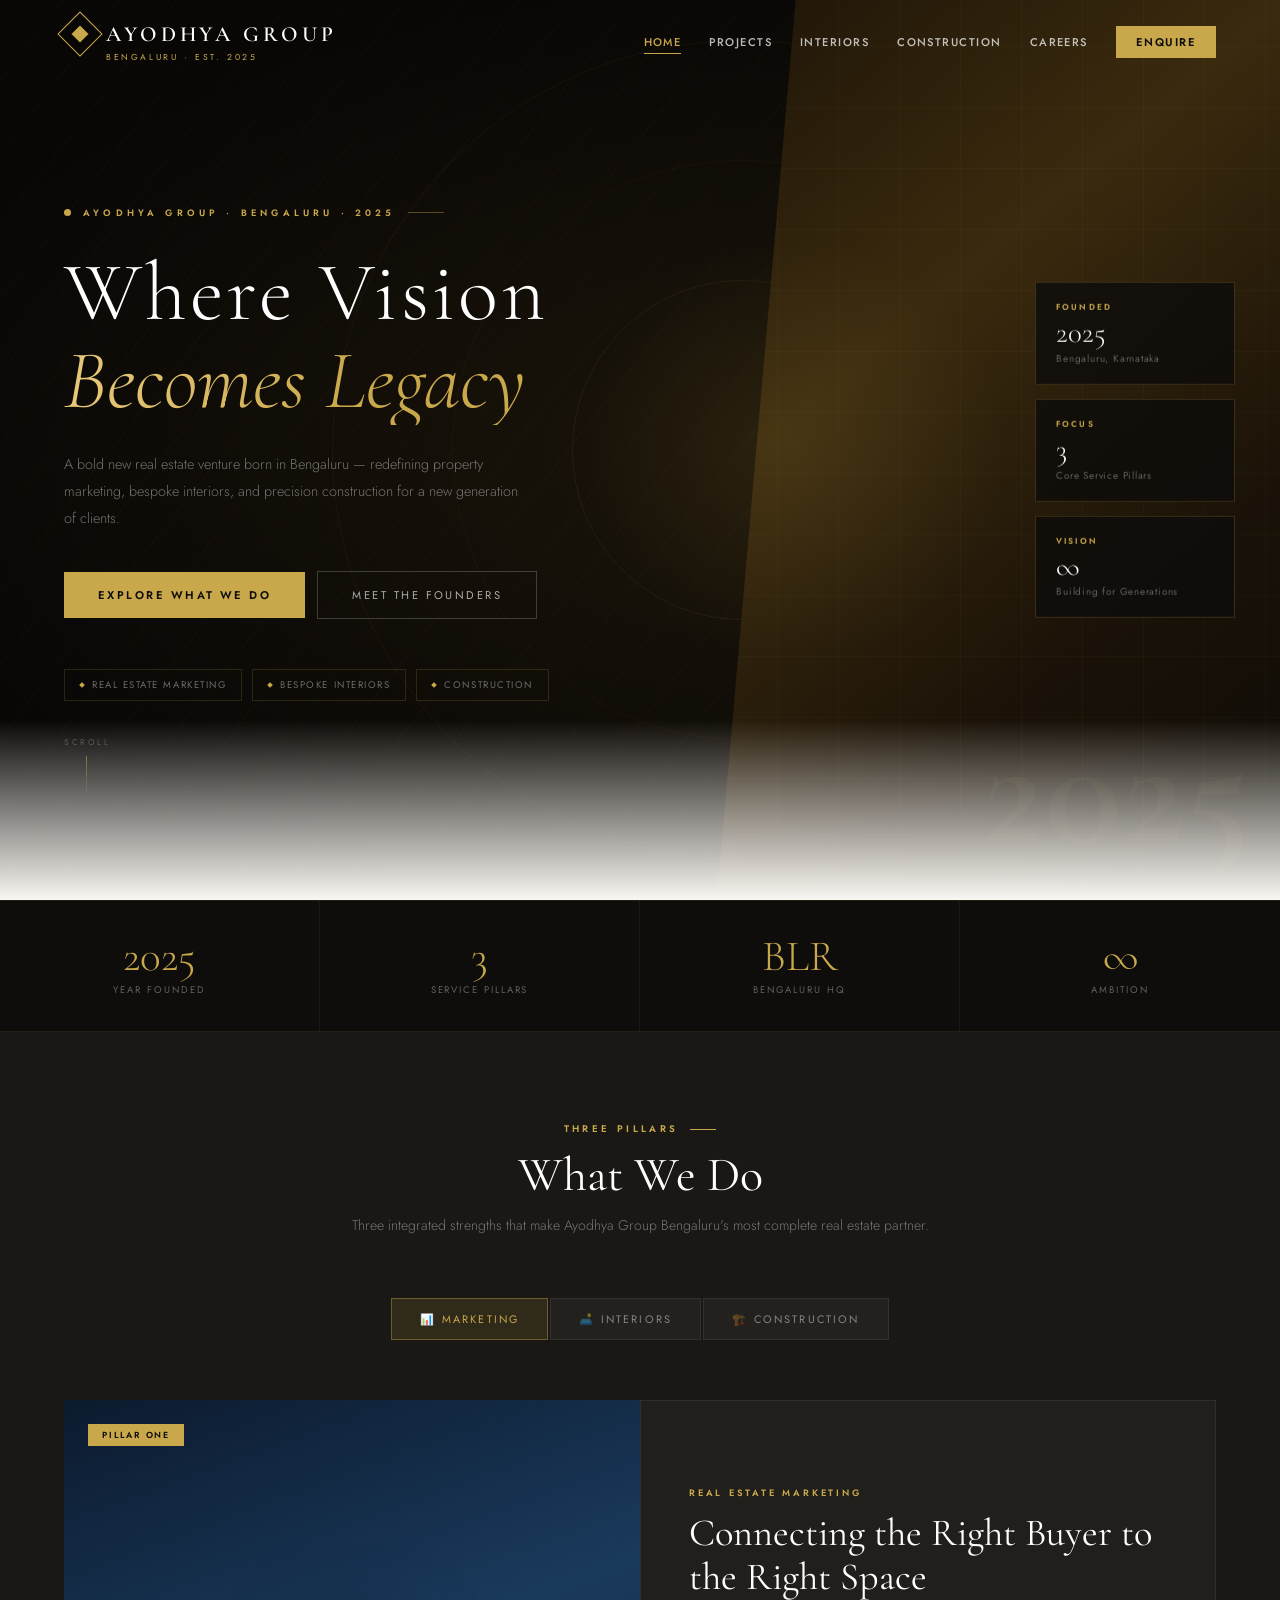
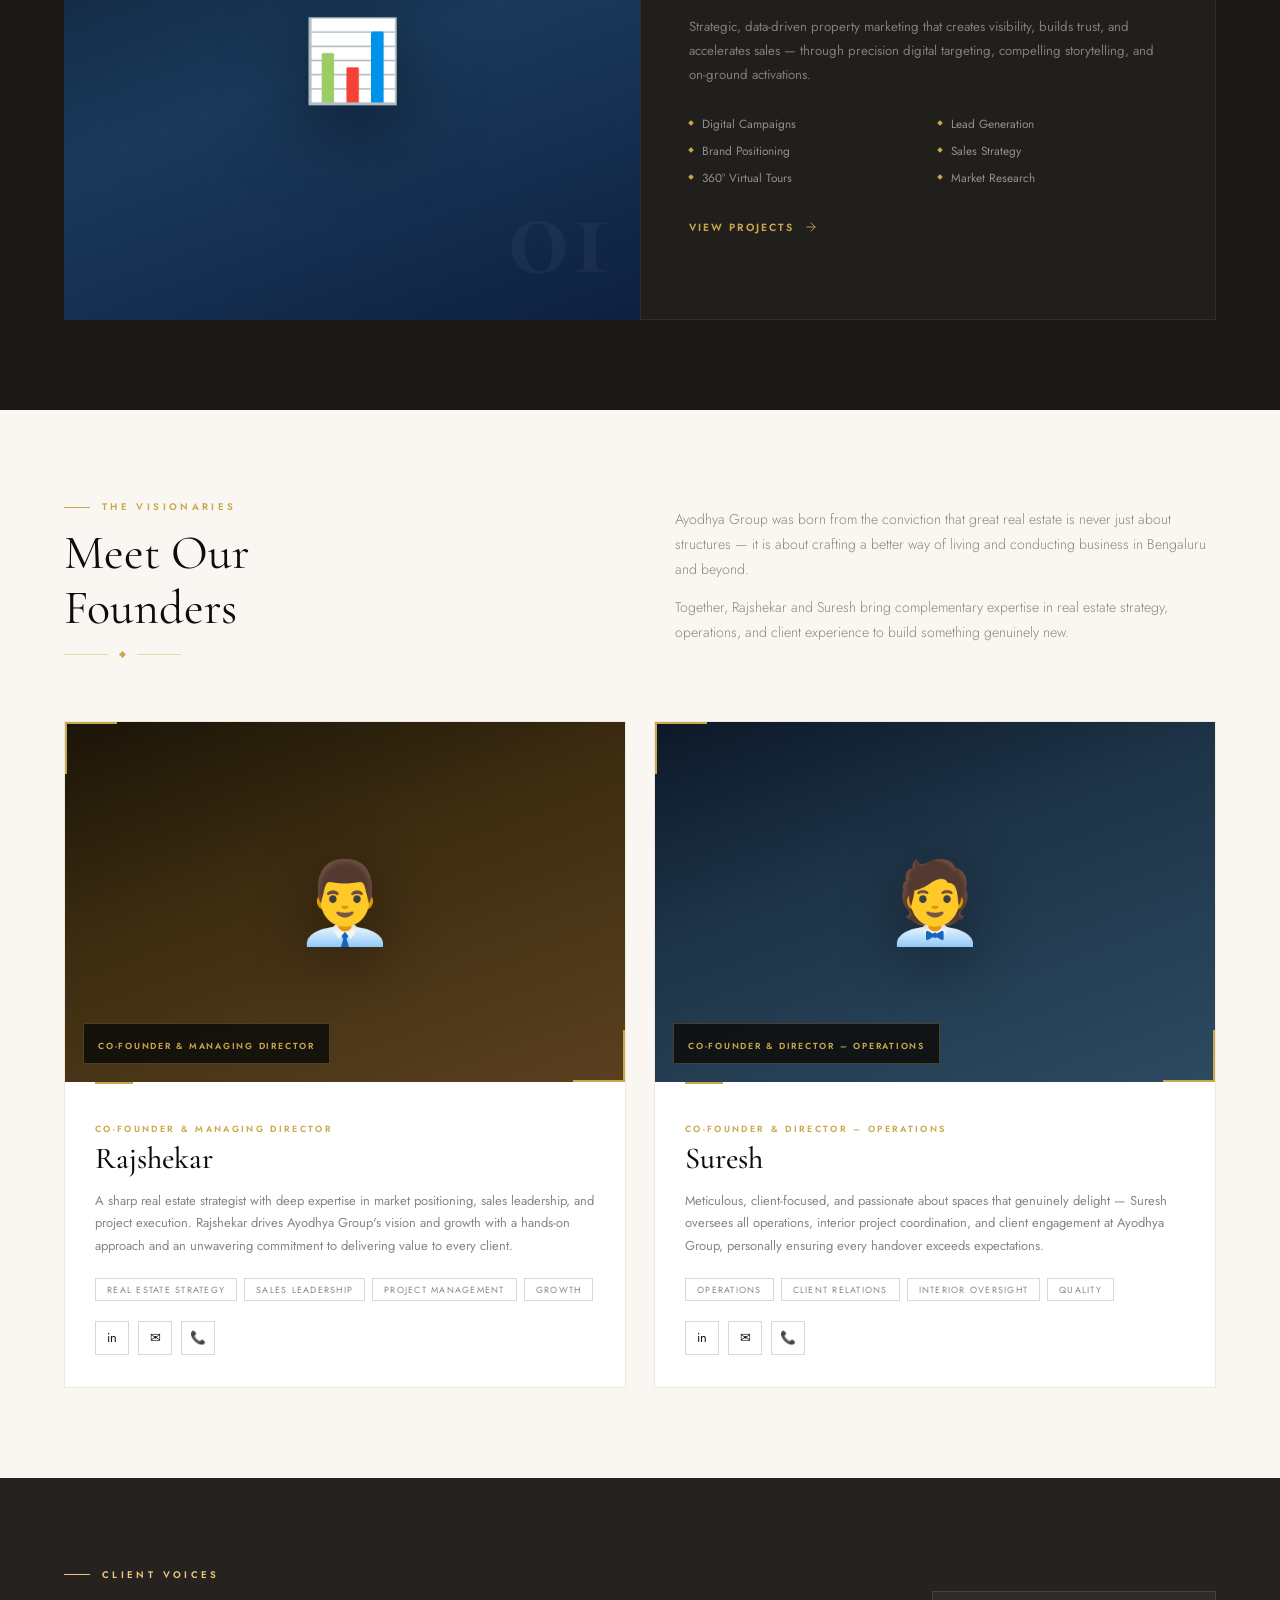
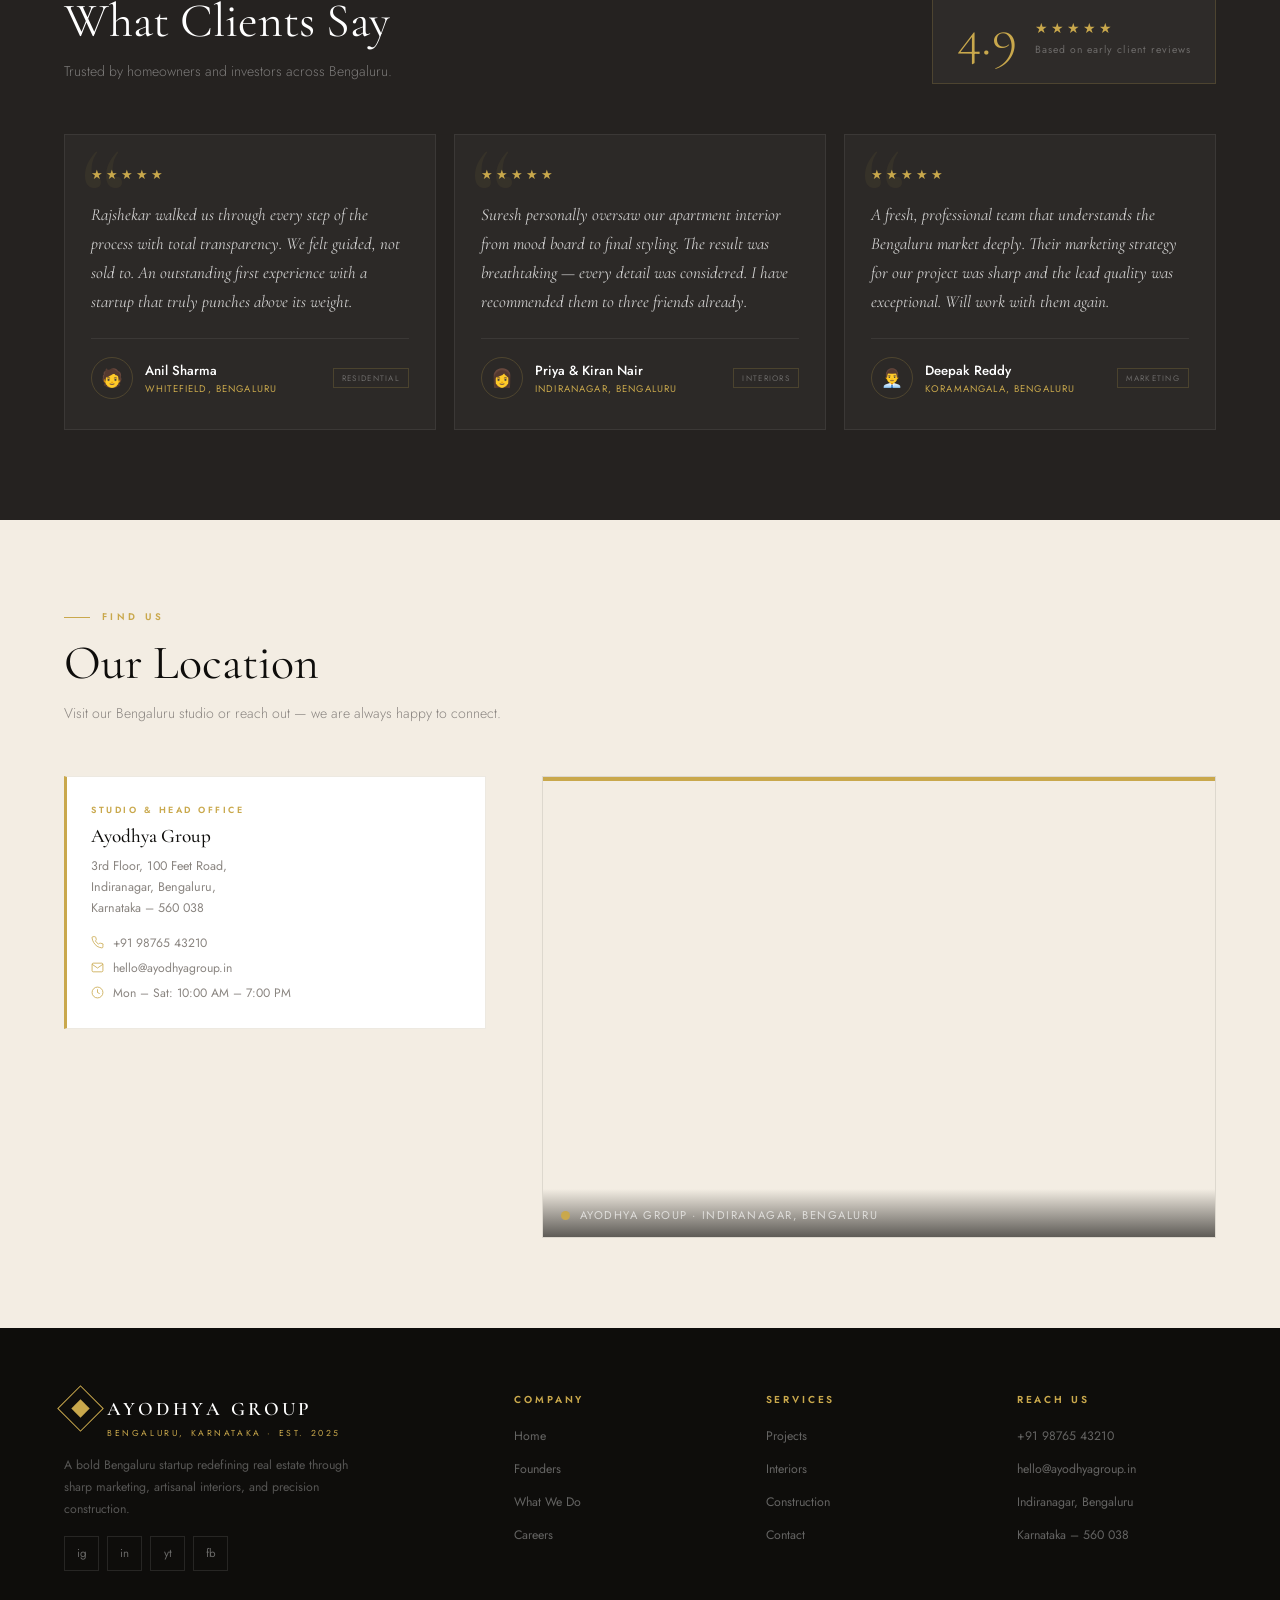
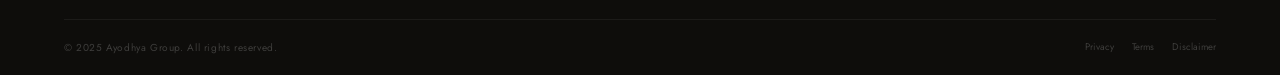
==== index.html @ 5e6b3f86 "Add files via upload" ====
<!DOCTYPE html>
<html lang="en">
<head>
<meta charset="UTF-8"/><meta name="viewport" content="width=device-width,initial-scale=1.0"/>
<title>Ayodhya Group – Bengaluru</title>
<link href="https://fonts.googleapis.com/css2?family=Cormorant+Garamond:ital,wght@0,300;0,400;0,500;0,600;0,700;1,300;1,400;1,500&family=Jost:wght@300;400;500;600&display=swap" rel="stylesheet"/>
<style>
*,*::before,*::after{box-sizing:border-box;margin:0;padding:0}
:root{--gold:#C9A84C;--gold-light:#E8C97A;--cream:#FAF7F2;--cream-2:#F3EDE3;--dark:#0E0D0B;--dark-2:#1A1814;--dark-3:#252220;--muted:#8A8580;--white:#fff}
html{scroll-behavior:smooth}body{font-family:'Jost',sans-serif;background:var(--cream);color:var(--dark);overflow-x:hidden}
/* NAV */
nav{position:fixed;top:0;left:0;right:0;z-index:1000;display:flex;align-items:center;justify-content:space-between;padding:0 5%;height:80px;transition:all 0.4s}
nav.scrolled{background:rgba(14,13,11,0.96);backdrop-filter:blur(14px);border-bottom:1px solid rgba(201,168,76,0.18);height:66px}
.nav-brand{display:flex;flex-direction:column;gap:1px;text-decoration:none}.logo-line{display:flex;align-items:center;gap:10px}
.n-emblem{width:32px;height:32px;flex-shrink:0;border:1.5px solid var(--gold);transform:rotate(45deg);display:flex;align-items:center;justify-content:center;transition:transform 0.4s}
nav.scrolled .n-emblem{transform:rotate(45deg) scale(0.9)}.n-emblem::after{content:'';width:12px;height:12px;background:var(--gold)}
.nav-brand h1{font-family:'Cormorant Garamond',serif;font-size:1.35rem;font-weight:600;color:var(--white);letter-spacing:0.18em;text-transform:uppercase}
.n-sub{font-size:0.54rem;color:var(--gold);letter-spacing:0.3em;text-transform:uppercase;padding-left:42px}
.nav-links{display:flex;align-items:center;gap:28px;list-style:none}
.nav-links a{text-decoration:none;font-size:0.7rem;font-weight:500;letter-spacing:0.13em;text-transform:uppercase;color:rgba(255,255,255,0.72);transition:color 0.2s;position:relative}
.nav-links a::after{content:'';position:absolute;bottom:-4px;left:0;width:0;height:1px;background:var(--gold);transition:width 0.3s}
.nav-links a:hover,.nav-links a.active{color:var(--gold)}.nav-links a:hover::after,.nav-links a.active::after{width:100%}
.nav-links .n-cta{background:var(--gold);color:var(--dark)!important;padding:8px 20px;font-weight:600}.nav-links .n-cta::after{display:none}.nav-links .n-cta:hover{background:var(--gold-light)}
.hamburger{display:none;flex-direction:column;gap:5px;cursor:pointer}.hamburger span{display:block;width:24px;height:1.5px;background:var(--white)}
.mob-menu{display:none;position:fixed;top:80px;left:0;right:0;background:rgba(14,13,11,0.98);padding:24px 5%;z-index:999;border-bottom:1px solid rgba(201,168,76,0.15)}
.mob-menu.open{display:block}.mob-menu ul{list-style:none;display:flex;flex-direction:column;gap:18px}
.mob-menu a{text-decoration:none;font-size:0.8rem;letter-spacing:0.15em;text-transform:uppercase;color:rgba(255,255,255,0.7)}

/* HERO */
#hero{height:100vh;min-height:700px;position:relative;display:flex;align-items:center;overflow:hidden;background:#080706}
.h-bg{position:absolute;inset:0;background:radial-gradient(ellipse 130% 90% at 65% 50%,#1c1509 0%,#080706 60%)}
.h-lines{position:absolute;inset:0;overflow:hidden}
.h-lines::before{content:'';position:absolute;inset:-50%;background:repeating-linear-gradient(-52deg,transparent 0,transparent 44px,rgba(201,168,76,0.025) 44px,rgba(201,168,76,0.025) 45px);animation:ldrift 24s linear infinite}
@keyframes ldrift{from{transform:translateX(0)}to{transform:translateX(90px)}}
.h-ring{position:absolute;border-radius:50%;border:1px solid rgba(201,168,76,0.06);top:50%;left:58%;transform:translate(-50%,-50%);animation:rbr 7s ease-in-out infinite}
.h-ring1{width:820px;height:820px;animation-delay:0s}.h-ring2{width:580px;height:580px;animation-delay:.5s;border-color:rgba(201,168,76,0.04)}
.h-ring3{width:340px;height:340px;animation-delay:1s;border-color:rgba(201,168,76,0.08)}
@keyframes rbr{0%,100%{transform:translate(-50%,-50%) scale(1)}50%{transform:translate(-50%,-50%) scale(1.03)}}
.h-rpanel{position:absolute;right:0;top:0;bottom:0;width:44%;clip-path:polygon(14% 0%,100% 0%,100% 100%,0% 100%);background:linear-gradient(140deg,#1e1508 0%,#3a2a0e 35%,#1a1208 70%,#0c0a06 100%)}
.h-rpanel::before{content:'';position:absolute;inset:0;background:repeating-linear-gradient(0deg,transparent 0,transparent 60px,rgba(201,168,76,0.035) 60px,rgba(201,168,76,0.035) 61px),repeating-linear-gradient(90deg,transparent 0,transparent 60px,rgba(201,168,76,0.035) 60px,rgba(201,168,76,0.035) 61px)}
.h-glow{position:absolute;width:460px;height:460px;background:radial-gradient(circle,rgba(201,168,76,0.1) 0%,transparent 65%);top:50%;left:62%;transform:translate(-50%,-50%);animation:gp 5s ease-in-out infinite}
@keyframes gp{0%,100%{opacity:.6}50%{opacity:1}}
.h-year{position:absolute;bottom:30px;right:30px;font-family:'Cormorant Garamond',serif;font-size:10rem;font-weight:700;line-height:1;color:rgba(201,168,76,0.05);user-select:none;pointer-events:none}
.h-fade{position:absolute;bottom:0;left:0;right:0;height:180px;background:linear-gradient(to bottom,transparent,var(--cream));z-index:3}
.h-content{position:relative;z-index:5;padding:0 5%;max-width:660px}
.h-eyebrow{display:inline-flex;align-items:center;gap:12px;margin-bottom:30px;opacity:0;animation:sup .8s cubic-bezier(.16,1,.3,1) .1s forwards}
.h-ey-dot{width:7px;height:7px;background:var(--gold);border-radius:50%;animation:db 2s ease-in-out infinite}
@keyframes db{0%,100%{opacity:1}50%{opacity:.3}}
.h-ey-text{font-size:0.58rem;letter-spacing:0.45em;text-transform:uppercase;color:var(--gold);font-weight:600}
.h-ey-line{width:36px;height:1px;background:rgba(201,168,76,0.4)}
.h-title{font-family:'Cormorant Garamond',serif;font-size:clamp(3rem,6.5vw,5.6rem);font-weight:300;color:var(--white);line-height:1.06;margin-bottom:26px;opacity:0;animation:sup .9s cubic-bezier(.16,1,.3,1) .25s forwards}
.h-title .accent{display:block;font-style:italic;background:linear-gradient(90deg,var(--gold-light) 0%,var(--gold) 60%);-webkit-background-clip:text;-webkit-text-fill-color:transparent;background-clip:text}
.h-title .thin{font-weight:200;letter-spacing:.04em}
.h-desc{font-size:.9rem;color:rgba(255,255,255,0.42);line-height:1.85;max-width:460px;margin-bottom:40px;font-weight:300;opacity:0;animation:sup .9s cubic-bezier(.16,1,.3,1) .4s forwards}
.h-btns{display:flex;align-items:center;gap:12px;flex-wrap:wrap;margin-bottom:50px;opacity:0;animation:sup .9s cubic-bezier(.16,1,.3,1) .55s forwards}
.hbp{background:var(--gold);color:var(--dark);font-family:'Jost',sans-serif;font-size:.7rem;letter-spacing:.22em;text-transform:uppercase;padding:15px 34px;font-weight:600;border:none;cursor:pointer;position:relative;overflow:hidden;transition:transform .2s}
.hbp::after{content:'';position:absolute;inset:0;background:rgba(255,255,255,.15);transform:translateX(-100%);transition:transform .3s}
.hbp:hover{transform:translateY(-2px)}.hbp:hover::after{transform:translateX(0)}
.hbo{background:transparent;color:rgba(255,255,255,.65);border:1px solid rgba(255,255,255,.2);font-family:'Jost',sans-serif;font-size:.7rem;letter-spacing:.22em;text-transform:uppercase;padding:15px 34px;cursor:pointer;transition:all .25s}
.hbo:hover{border-color:var(--gold);color:var(--gold);transform:translateY(-2px)}
.h-badges{display:flex;gap:10px;flex-wrap:wrap;opacity:0;animation:sup .9s cubic-bezier(.16,1,.3,1) .7s forwards}
.h-badge{display:flex;align-items:center;gap:8px;border:1px solid rgba(201,168,76,0.18);padding:8px 15px;font-size:.6rem;letter-spacing:.16em;text-transform:uppercase;color:rgba(255,255,255,.4);transition:all .3s}
.h-badge:hover{border-color:var(--gold);color:var(--gold-light)}.h-badge-d{width:4px;height:4px;background:var(--gold);transform:rotate(45deg);flex-shrink:0}
/* floating info cards on right */
.h-cards{position:absolute;right:3.5%;top:50%;transform:translateY(-50%);z-index:6;display:flex;flex-direction:column;gap:14px;opacity:0;animation:sleft 1s cubic-bezier(.16,1,.3,1) .65s forwards}
.h-card{background:rgba(14,13,11,.82);border:1px solid rgba(201,168,76,.22);backdrop-filter:blur(10px);padding:18px 20px;min-width:200px}
.hc-label{font-size:.52rem;letter-spacing:.25em;text-transform:uppercase;color:var(--gold);font-weight:600;margin-bottom:6px}
.hc-val{font-family:'Cormorant Garamond',serif;font-size:1.8rem;font-weight:300;color:var(--white);line-height:1}
.hc-sub{font-size:.62rem;color:rgba(255,255,255,.35);letter-spacing:.08em;margin-top:3px}
.h-scroll{position:absolute;bottom:100px;left:5%;z-index:5;display:flex;flex-direction:column;align-items:center;gap:8px;opacity:0;animation:fadein 1s ease 1.2s forwards}
.h-scroll span{font-size:.52rem;letter-spacing:.3em;text-transform:uppercase;color:rgba(255,255,255,.25)}
.h-scroll-line{width:1px;height:44px;background:linear-gradient(to bottom,rgba(201,168,76,.55),transparent);animation:sp 2s ease-in-out infinite}
@keyframes sp{0%,100%{opacity:.4}50%{opacity:1}}
@keyframes sup{from{opacity:0;transform:translateY(22px)}to{opacity:1;transform:translateY(0)}}
@keyframes sleft{from{opacity:0;transform:translate(30px,-50%)}to{opacity:1;transform:translate(0,-50%)}}
@keyframes fadein{from{opacity:0}to{opacity:1}}

/* STATS */
.stats-strip{background:var(--dark);display:grid;grid-template-columns:repeat(4,1fr);border-top:1px solid rgba(201,168,76,.12);border-bottom:1px solid rgba(201,168,76,.12)}
.stat{padding:34px 20px;text-align:center;border-right:1px solid rgba(255,255,255,.05)}.stat:last-child{border-right:none}
.stat-n{font-family:'Cormorant Garamond',serif;font-size:2.7rem;font-weight:300;color:var(--gold);line-height:1;margin-bottom:5px}
.stat-l{font-size:.6rem;letter-spacing:.2em;text-transform:uppercase;color:rgba(255,255,255,.35)}

/* WHAT WE DO */
#whatwedo{background:var(--dark-2);padding:90px 5%}
.wwd-header{text-align:center;max-width:640px;margin:0 auto 60px}
.sec-label{display:flex;align-items:center;gap:12px;margin-bottom:12px}
.sec-label span{font-size:.6rem;letter-spacing:.35em;text-transform:uppercase;color:var(--gold);font-weight:600}
.sec-label::before{content:'';display:block;width:26px;height:1px;background:var(--gold)}
.sec-label.c{justify-content:center}.sec-label.c::before{display:none}.sec-label.c::after{content:'';display:block;width:26px;height:1px;background:var(--gold)}
.sec-title{font-family:'Cormorant Garamond',serif;font-size:clamp(1.9rem,4vw,3rem);font-weight:400;line-height:1.15;margin-bottom:10px}
.sec-sub{color:var(--muted);font-size:.88rem;font-weight:300;line-height:1.75;margin-bottom:50px}
.wwd-tabs{display:flex;gap:2px;justify-content:center;margin-bottom:60px}
.wwd-tab{padding:12px 28px;font-size:.68rem;letter-spacing:.2em;text-transform:uppercase;font-family:'Jost',sans-serif;background:rgba(255,255,255,.04);border:1px solid rgba(255,255,255,.07);color:rgba(255,255,255,.45);cursor:pointer;transition:all .3s}
.wwd-tab:hover,.wwd-tab.active{background:rgba(201,168,76,.12);border-color:rgba(201,168,76,.4);color:var(--gold)}
.wwd-panel{display:none}.wwd-panel.active{display:grid;grid-template-columns:1fr 1fr;gap:0;animation:fadein .4s ease}
.wwd-visual{position:relative;min-height:520px;display:flex;align-items:center;justify-content:center;overflow:hidden}
.wwd-vis-bg{position:absolute;inset:0;transition:transform .6s}
.wwd-visual:hover .wwd-vis-bg{transform:scale(1.04)}
.wwd-vis-bg-1{background:linear-gradient(160deg,#0c1a2e 0%,#1a3a5c 50%,#0e2040 100%)}
.wwd-vis-bg-2{background:linear-gradient(160deg,#1a1208 0%,#3c2a10 50%,#2a1c08 100%)}
.wwd-vis-bg-3{background:linear-gradient(160deg,#0c1e10 0%,#1c3a20 50%,#102816 100%)}
.wwd-vis-bg::before{content:'';position:absolute;inset:0;background:repeating-linear-gradient(45deg,transparent 0,transparent 40px,rgba(255,255,255,.012) 40px,rgba(255,255,255,.012) 41px)}
.wwd-vis-icon{font-size:5rem;position:relative;z-index:2;filter:drop-shadow(0 20px 40px rgba(0,0,0,.5))}
.wwd-vis-num{position:absolute;bottom:24px;right:28px;font-family:'Cormorant Garamond',serif;font-size:8rem;font-weight:700;color:rgba(255,255,255,.04);line-height:1;z-index:1}
.wwd-vis-tag{position:absolute;top:24px;left:24px;z-index:3;background:var(--gold);color:var(--dark);font-size:.55rem;letter-spacing:.22em;text-transform:uppercase;padding:5px 14px;font-weight:600}
.wwd-info{background:rgba(255,255,255,.03);border:1px solid rgba(255,255,255,.07);padding:52px 48px;display:flex;flex-direction:column;justify-content:center}
.wwd-cat{font-size:.58rem;letter-spacing:.3em;text-transform:uppercase;color:var(--gold);font-weight:600;margin-bottom:12px}
.wwd-title{font-family:'Cormorant Garamond',serif;font-size:2.4rem;font-weight:400;color:var(--white);line-height:1.15;margin-bottom:16px}
.wwd-desc{font-size:.83rem;color:rgba(255,255,255,.42);line-height:1.8;margin-bottom:28px}
.wwd-feats{display:grid;grid-template-columns:1fr 1fr;gap:10px 20px;margin-bottom:34px}
.wwd-feat{display:flex;align-items:center;gap:9px;font-size:.74rem;color:rgba(255,255,255,.5)}
.wwd-feat::before{content:'';width:4px;height:4px;background:var(--gold);transform:rotate(45deg);flex-shrink:0}
.wwd-link{display:inline-flex;align-items:center;gap:10px;font-size:.65rem;letter-spacing:.2em;text-transform:uppercase;color:var(--gold);text-decoration:none;font-weight:600;transition:gap .3s}
.wwd-link:hover{gap:18px}
.wwd-link svg{width:14px;height:14px;stroke:var(--gold);fill:none}

/* FOUNDERS */
#founders{background:var(--cream);padding:90px 5%}
.founders-top{display:grid;grid-template-columns:1fr 1fr;gap:70px;margin-bottom:64px;align-items:end}
.founders-right p{font-size:.88rem;color:var(--muted);line-height:1.8;font-weight:300;margin-bottom:12px}
.f-divider{display:flex;align-items:center;gap:12px;margin-top:8px}
.f-divider span{width:44px;height:1px;background:rgba(201,168,76,.4)}
.f-divider i{width:5px;height:5px;background:var(--gold);transform:rotate(45deg);display:block}
.founders-grid{display:grid;grid-template-columns:1fr 1fr;gap:28px}
.fc{background:var(--white);border:1px solid #EDE9E1;overflow:hidden;transition:transform .4s cubic-bezier(.16,1,.3,1),box-shadow .4s,border-color .3s}
.fc:hover{transform:translateY(-6px);box-shadow:0 22px 58px rgba(0,0,0,.1);border-color:rgba(201,168,76,.45)}
.fc-portrait{height:360px;position:relative;overflow:hidden;display:flex;align-items:center;justify-content:center}
.fc-portrait-bg{position:absolute;inset:0;transition:transform .6s cubic-bezier(.16,1,.3,1)}
.fc:hover .fc-portrait-bg{transform:scale(1.05)}
.fc-bg-1{background:linear-gradient(160deg,#1a1408 0%,#3c2c10 40%,#5a4020 100%)}
.fc-bg-2{background:linear-gradient(160deg,#0c1828 0%,#1e3448 40%,#2c4a60 100%)}
.fc-emoji{position:relative;z-index:2;font-size:5rem;filter:drop-shadow(0 10px 30px rgba(0,0,0,.4))}
.fc-corner-tl{position:absolute;top:0;left:0;z-index:3;width:52px;height:52px;border-top:2px solid var(--gold);border-left:2px solid var(--gold)}
.fc-corner-br{position:absolute;bottom:0;right:0;z-index:3;width:52px;height:52px;border-bottom:2px solid var(--gold);border-right:2px solid var(--gold)}
.fc-role-badge{position:absolute;bottom:18px;left:18px;z-index:4;background:rgba(14,13,11,.85);border:1px solid rgba(201,168,76,.3);backdrop-filter:blur(8px);padding:8px 14px}
.fc-role-badge span{font-size:.55rem;letter-spacing:.2em;text-transform:uppercase;color:var(--gold);font-weight:600}
.fc-body{padding:28px 30px 32px;position:relative}
.fc-body::before{content:'';position:absolute;top:0;left:30px;width:38px;height:2px;background:var(--gold)}
.fc-role{font-size:.56rem;letter-spacing:.26em;text-transform:uppercase;color:var(--gold);font-weight:600;margin-bottom:7px;margin-top:12px}
.fc-name{font-family:'Cormorant Garamond',serif;font-size:1.9rem;font-weight:500;line-height:1.1;margin-bottom:14px}
.fc-bio{font-size:.81rem;color:var(--muted);line-height:1.75;margin-bottom:20px}
.fc-tags{display:flex;flex-wrap:wrap;gap:7px;margin-bottom:20px}
.fc-tag{font-size:.56rem;letter-spacing:.14em;text-transform:uppercase;padding:4px 11px;border:1px solid #DDD8CE;color:var(--muted)}
.fc-links{display:flex;gap:9px}
.fc-link{width:34px;height:34px;border:1px solid #DDD8CE;display:flex;align-items:center;justify-content:center;font-size:.8rem;text-decoration:none;cursor:pointer;transition:border-color .2s,background .2s}
.fc-link:hover{border-color:var(--gold);background:rgba(201,168,76,.08)}

/* REVIEWS */
#reviews{background:var(--dark-3);padding:90px 5%}
.rev-top{display:flex;align-items:flex-end;justify-content:space-between;flex-wrap:wrap;gap:24px;margin-bottom:50px}
.rev-score{display:flex;align-items:center;gap:18px;background:rgba(255,255,255,.04);border:1px solid rgba(201,168,76,.2);padding:18px 24px}
.rs-num{font-family:'Cormorant Garamond',serif;font-size:3.4rem;font-weight:300;color:var(--gold);line-height:1}
.rs-stars{display:flex;gap:3px;margin-bottom:4px}.rs-star{color:var(--gold);font-size:.85rem}
.rs-count{font-size:.65rem;color:rgba(255,255,255,.3);letter-spacing:.1em}
.reviews-grid{display:grid;grid-template-columns:repeat(auto-fill,minmax(300px,1fr));gap:18px}
.rv-card{background:rgba(255,255,255,.03);border:1px solid rgba(255,255,255,.07);padding:30px 26px;position:relative;overflow:hidden;transition:border-color .3s,transform .4s cubic-bezier(.16,1,.3,1)}
.rv-card:hover{border-color:rgba(201,168,76,.3);transform:translateY(-4px)}
.rv-card::before{content:'\201C';font-family:'Cormorant Garamond',serif;font-size:9rem;line-height:.7;color:rgba(201,168,76,.07);position:absolute;top:12px;left:14px;pointer-events:none}
.rv-stars{display:flex;gap:3px;margin-bottom:16px}.rv-star{color:var(--gold);font-size:.8rem}
.rv-text{font-family:'Cormorant Garamond',serif;font-size:1.06rem;font-weight:400;font-style:italic;color:rgba(255,255,255,.78);line-height:1.72;margin-bottom:22px}
.rv-auth{display:flex;align-items:center;gap:12px;padding-top:18px;border-top:1px solid rgba(255,255,255,.07)}
.rv-av{width:42px;height:42px;border-radius:50%;flex-shrink:0;display:flex;align-items:center;justify-content:center;font-size:1.1rem;border:1px solid rgba(201,168,76,.22)}
.rv-name{font-size:.83rem;font-weight:500;color:var(--white);margin-bottom:2px}
.rv-proj{font-size:.6rem;color:var(--gold);letter-spacing:.12em;text-transform:uppercase}
.rv-badge{margin-left:auto;font-size:.5rem;letter-spacing:.16em;text-transform:uppercase;border:1px solid rgba(201,168,76,.2);color:rgba(255,255,255,.3);padding:3px 8px;flex-shrink:0}

/* MAP */
#contact-sec{background:var(--cream-2);padding:90px 5%}
.contact-grid{display:grid;grid-template-columns:1fr 1.6fr;gap:56px;align-items:start}
.contact-info{display:flex;flex-direction:column;gap:22px}
.c-card{background:var(--white);border:1px solid #EDE9E1;padding:26px 24px;border-left:3px solid var(--gold);transition:transform .3s}
.c-card:hover{transform:translateX(4px)}
.c-type{font-size:.56rem;letter-spacing:.28em;text-transform:uppercase;color:var(--gold);font-weight:600;margin-bottom:8px}
.c-name{font-family:'Cormorant Garamond',serif;font-size:1.2rem;font-weight:500;margin-bottom:8px}
.c-addr{font-size:.78rem;color:var(--muted);line-height:1.7;margin-bottom:14px}
.c-rows{display:flex;flex-direction:column;gap:7px}
.c-row{display:flex;align-items:center;gap:9px;font-size:.76rem;color:var(--muted)}
.map-wrap{position:relative;border:1px solid #DDD8CE;overflow:hidden}
.map-wrap::before{content:'';position:absolute;top:0;left:0;right:0;height:4px;background:var(--gold);z-index:2}
.map-wrap iframe{width:100%;height:460px;display:block;border:none;filter:grayscale(20%) contrast(1.05)}
.map-lbl{position:absolute;bottom:0;left:0;right:0;background:linear-gradient(to top,rgba(14,13,11,.65),transparent);padding:18px 18px 14px;display:flex;align-items:center;gap:10px;z-index:2}
.map-dot{width:9px;height:9px;background:var(--gold);border-radius:50%;animation:mdot 1.8s ease-in-out infinite}
@keyframes mdot{0%,100%{opacity:1;transform:scale(1)}50%{opacity:.6;transform:scale(1.3)}}
.map-lbl-text{font-size:.7rem;letter-spacing:.14em;text-transform:uppercase;color:rgba(255,255,255,.65)}

/* FOOTER */
.site-footer{background:var(--dark);padding:64px 5% 0}
.ft-grid{display:grid;grid-template-columns:2fr 1fr 1fr 1fr;gap:52px;padding-bottom:48px;border-bottom:1px solid rgba(255,255,255,.06)}
.ft-brand-col{display:flex;flex-direction:column;gap:15px}
.ft-logo{display:flex;align-items:center;gap:10px}
.ft-emblem{width:33px;height:33px;border:1.5px solid var(--gold);transform:rotate(45deg);display:flex;align-items:center;justify-content:center;flex-shrink:0}
.ft-emblem::after{content:'';width:13px;height:13px;background:var(--gold)}
.ft-logo h2{font-family:'Cormorant Garamond',serif;font-size:1.2rem;font-weight:600;color:var(--white);letter-spacing:.18em;text-transform:uppercase}
.ft-city{font-size:.54rem;color:var(--gold);letter-spacing:.3em;text-transform:uppercase;padding-left:43px;margin-top:2px}
.ft-desc{font-size:.77rem;color:rgba(255,255,255,.3);line-height:1.8;max-width:290px}
.ft-socials{display:flex;gap:8px}
.ft-soc{width:35px;height:35px;border:1px solid rgba(255,255,255,.1);display:flex;align-items:center;justify-content:center;font-size:.72rem;color:rgba(255,255,255,.38);text-decoration:none;transition:all .2s;cursor:pointer}
.ft-soc:hover{border-color:var(--gold);color:var(--gold)}
.ft-col h4{font-size:.63rem;letter-spacing:.28em;text-transform:uppercase;color:var(--gold);font-weight:600;margin-bottom:16px}
.ft-col ul{list-style:none;display:flex;flex-direction:column;gap:10px}
.ft-col a{font-size:.77rem;color:rgba(255,255,255,.36);text-decoration:none;transition:color .2s}
.ft-col a:hover{color:var(--gold)}
.ft-bottom{display:flex;align-items:center;justify-content:space-between;flex-wrap:wrap;gap:12px;padding:20px 0}
.ft-copy{font-size:.63rem;color:rgba(255,255,255,.2);letter-spacing:.06em}
.ft-legal{display:flex;gap:18px}.ft-legal a{font-size:.6rem;color:rgba(255,255,255,.2);text-decoration:none;transition:color .2s}.ft-legal a:hover{color:var(--gold)}

/* FADE ANIMS */
.fade-up{opacity:0;transform:translateY(28px);transition:opacity .7s ease,transform .7s ease}.fade-up.in{opacity:1;transform:translateY(0)}
.fade-left{opacity:0;transform:translateX(-26px);transition:opacity .7s ease,transform .7s ease}.fade-left.in{opacity:1;transform:translateX(0)}
.fade-right{opacity:0;transform:translateX(26px);transition:opacity .7s ease,transform .7s ease}.fade-right.in{opacity:1;transform:translateX(0)}

/* RESPONSIVE */
@media(max-width:1100px){.wwd-panel.active{grid-template-columns:1fr}.h-cards{display:none}.h-rpanel{display:none}.h-ring{display:none}}
@media(max-width:900px){.stats-strip{grid-template-columns:repeat(2,1fr)}.founders-top{grid-template-columns:1fr}.founders-grid{grid-template-columns:1fr}.contact-grid{grid-template-columns:1fr}.ft-grid{grid-template-columns:1fr 1fr;gap:30px}.rev-top{flex-direction:column}}
@media(max-width:680px){.nav-links{display:none}.hamburger{display:flex}.wwd-feats{grid-template-columns:1fr}.ft-grid{grid-template-columns:1fr}.ft-bottom{flex-direction:column;text-align:center}}
</style>
</head>
<body>

<nav id="nav">
  <a class="nav-brand" href="index.html">
    <div class="logo-line"><div class="n-emblem"></div><h1>Ayodhya Group</h1></div>
    <span class="n-sub">Bengaluru · Est. 2025</span>
  </a>
  <ul class="nav-links">
    <li><a href="index.html" class="active">Home</a></li>
    <li><a href="projects.html">Projects</a></li>
    <li><a href="interiors.html">Interiors</a></li>
    <li><a href="construction.html">Construction</a></li>
    <li><a href="careers.html">Careers</a></li>
    <li><a href="#contact" class="n-cta">Enquire</a></li>
  </ul>
  <div class="hamburger" onclick="document.querySelector('.mob-menu').classList.toggle('open')"><span></span><span></span><span></span></div>
</nav>
<div class="mob-menu">
  <ul>
    <li><a href="index.html">Home</a></li><li><a href="projects.html">Projects</a></li>
    <li><a href="interiors.html">Interiors</a></li><li><a href="construction.html">Construction</a></li>
    <li><a href="careers.html">Careers</a></li><li><a href="#contact">Enquire Now</a></li>
  </ul>
</div>

<!-- HERO -->
<section id="hero">
  <div class="h-bg"></div>
  <div class="h-lines"></div>
  <div class="h-ring h-ring1"></div><div class="h-ring h-ring2"></div><div class="h-ring h-ring3"></div>
  <div class="h-rpanel"></div>
  <div class="h-glow"></div>
  <div class="h-year">2025</div>
  <div class="h-content">
    <div class="h-eyebrow">
      <div class="h-ey-dot"></div>
      <span class="h-ey-text">Ayodhya Group · Bengaluru · 2025</span>
      <div class="h-ey-line"></div>
    </div>
    <h1 class="h-title">
      <span class="thin">Where Vision</span>
      <span class="accent">Becomes Legacy</span>
    </h1>
    <p class="h-desc">A bold new real estate venture born in Bengaluru — redefining property marketing, bespoke interiors, and precision construction for a new generation of clients.</p>
    <div class="h-btns">
      <button class="hbp" onclick="document.getElementById('whatwedo').scrollIntoView({behavior:'smooth'})">Explore What We Do</button>
      <button class="hbo" onclick="document.getElementById('founders').scrollIntoView({behavior:'smooth'})">Meet the Founders</button>
    </div>
    <div class="h-badges">
      <div class="h-badge"><div class="h-badge-d"></div>Real Estate Marketing</div>
      <div class="h-badge"><div class="h-badge-d"></div>Bespoke Interiors</div>
      <div class="h-badge"><div class="h-badge-d"></div>Construction</div>
    </div>
  </div>
  <div class="h-cards">
    <div class="h-card"><div class="hc-label">Founded</div><div class="hc-val">2025</div><div class="hc-sub">Bengaluru, Karnataka</div></div>
    <div class="h-card"><div class="hc-label">Focus</div><div class="hc-val">3</div><div class="hc-sub">Core Service Pillars</div></div>
    <div class="h-card"><div class="hc-label">Vision</div><div class="hc-val">∞</div><div class="hc-sub">Building for Generations</div></div>
  </div>
  <div class="h-scroll"><span>Scroll</span><div class="h-scroll-line"></div></div>
  <div class="h-fade"></div>
</section>

<!-- STATS -->
<div class="stats-strip">
  <div class="stat fade-up"><div class="stat-n">2025</div><div class="stat-l">Year Founded</div></div>
  <div class="stat fade-up" style="transition-delay:.1s"><div class="stat-n">3</div><div class="stat-l">Service Pillars</div></div>
  <div class="stat fade-up" style="transition-delay:.2s"><div class="stat-n">BLR</div><div class="stat-l">Bengaluru HQ</div></div>
  <div class="stat fade-up" style="transition-delay:.3s"><div class="stat-n">∞</div><div class="stat-l">Ambition</div></div>
</div>

<!-- WHAT WE DO -->
<section id="whatwedo">
  <div class="wwd-header fade-up">
    <div class="sec-label c"><span>Three Pillars</span></div>
    <h2 class="sec-title" style="color:var(--white);text-align:center">What We Do</h2>
    <p class="sec-sub" style="color:rgba(255,255,255,.4);text-align:center;margin:0 auto 0">Three integrated strengths that make Ayodhya Group Bengaluru's most complete real estate partner.</p>
  </div>
  <div class="wwd-tabs fade-up" style="transition-delay:.1s">
    <button class="wwd-tab active" onclick="switchTab(0)">📊 Marketing</button>
    <button class="wwd-tab" onclick="switchTab(1)">🛋️ Interiors</button>
    <button class="wwd-tab" onclick="switchTab(2)">🏗️ Construction</button>
  </div>
  <!-- Panel 1: Marketing -->
  <div class="wwd-panel active" id="wwd-0">
    <div class="wwd-visual">
      <div class="wwd-vis-bg wwd-vis-bg-1"></div>
      <div class="wwd-vis-icon">📊</div>
      <div class="wwd-vis-num">01</div>
      <div class="wwd-vis-tag">Pillar One</div>
    </div>
    <div class="wwd-info">
      <div class="wwd-cat">Real Estate Marketing</div>
      <div class="wwd-title">Connecting the Right Buyer to the Right Space</div>
      <div class="wwd-desc">Strategic, data-driven property marketing that creates visibility, builds trust, and accelerates sales — through precision digital targeting, compelling storytelling, and on-ground activations.</div>
      <div class="wwd-feats">
        <span class="wwd-feat">Digital Campaigns</span><span class="wwd-feat">Lead Generation</span>
        <span class="wwd-feat">Brand Positioning</span><span class="wwd-feat">Sales Strategy</span>
        <span class="wwd-feat">360° Virtual Tours</span><span class="wwd-feat">Market Research</span>
      </div>
      <a href="projects.html" class="wwd-link">View Projects <svg viewBox="0 0 24 24" stroke-width="1.5"><path d="M5 12h14M12 5l7 7-7 7" stroke-linecap="round" stroke-linejoin="round"/></svg></a>
    </div>
  </div>
  <!-- Panel 2: Interiors -->
  <div class="wwd-panel" id="wwd-1">
    <div class="wwd-visual">
      <div class="wwd-vis-bg wwd-vis-bg-2"></div>
      <div class="wwd-vis-icon">🛋️</div>
      <div class="wwd-vis-num">02</div>
      <div class="wwd-vis-tag">Pillar Two</div>
    </div>
    <div class="wwd-info">
      <div class="wwd-cat">Interior Design</div>
      <div class="wwd-title">Bespoke Spaces That Tell Your Story</div>
      <div class="wwd-desc">From concept to handover — luxury interiors crafted with artisanal materials, photorealistic 3D visualisation, and a deep understanding of how people truly inhabit space.</div>
      <div class="wwd-feats">
        <span class="wwd-feat">Space Planning</span><span class="wwd-feat">Custom Furniture</span>
        <span class="wwd-feat">Lighting Design</span><span class="wwd-feat">3D Visualisation</span>
        <span class="wwd-feat">Kitchen & Bath</span><span class="wwd-feat">Art Curation</span>
      </div>
      <a href="interiors.html" class="wwd-link">Explore Interiors <svg viewBox="0 0 24 24" stroke-width="1.5"><path d="M5 12h14M12 5l7 7-7 7" stroke-linecap="round" stroke-linejoin="round"/></svg></a>
    </div>
  </div>
  <!-- Panel 3: Construction -->
  <div class="wwd-panel" id="wwd-2">
    <div class="wwd-visual">
      <div class="wwd-vis-bg wwd-vis-bg-3"></div>
      <div class="wwd-vis-icon">🏗️</div>
      <div class="wwd-vis-num">03</div>
      <div class="wwd-vis-tag">Pillar Three</div>
    </div>
    <div class="wwd-info">
      <div class="wwd-cat">Construction</div>
      <div class="wwd-title">Engineered to Last, Delivered on Time</div>
      <div class="wwd-desc">End-to-end construction excellence — from foundation to final handover — built to the highest structural standards with our in-house workforce and rigorous quality management.</div>
      <div class="wwd-feats">
        <span class="wwd-feat">High-Rise Builds</span><span class="wwd-feat">Township Dev.</span>
        <span class="wwd-feat">MEP Engineering</span><span class="wwd-feat">Green Building</span>
        <span class="wwd-feat">Quality Control</span><span class="wwd-feat">On-Time Delivery</span>
      </div>
      <a href="construction.html" class="wwd-link">Explore Construction <svg viewBox="0 0 24 24" stroke-width="1.5"><path d="M5 12h14M12 5l7 7-7 7" stroke-linecap="round" stroke-linejoin="round"/></svg></a>
    </div>
  </div>
</section>

<!-- FOUNDERS -->
<section id="founders">
  <div class="founders-top">
    <div class="fade-left">
      <div class="sec-label"><span>The Visionaries</span></div>
      <h2 class="sec-title">Meet Our<br>Founders</h2>
      <div class="f-divider" style="margin-top:16px"><span></span><i></i><span></span></div>
    </div>
    <div class="founders-right fade-right">
      <p>Ayodhya Group was born from the conviction that great real estate is never just about structures — it is about crafting a better way of living and conducting business in Bengaluru and beyond.</p>
      <p>Together, Rajshekar and Suresh bring complementary expertise in real estate strategy, operations, and client experience to build something genuinely new.</p>
    </div>
  </div>
  <div class="founders-grid">
    <div class="fc fade-up">
      <div class="fc-portrait">
        <div class="fc-portrait-bg fc-bg-1"></div>
        <div class="fc-emoji">👨‍💼</div>
        <div class="fc-corner-tl"></div><div class="fc-corner-br"></div>
        <div class="fc-role-badge"><span>Co-Founder & Managing Director</span></div>
      </div>
      <div class="fc-body">
        <div class="fc-role">Co-Founder & Managing Director</div>
        <div class="fc-name">Rajshekar</div>
        <div class="fc-bio">A sharp real estate strategist with deep expertise in market positioning, sales leadership, and project execution. Rajshekar drives Ayodhya Group's vision and growth with a hands-on approach and an unwavering commitment to delivering value to every client.</div>
        <div class="fc-tags"><span class="fc-tag">Real Estate Strategy</span><span class="fc-tag">Sales Leadership</span><span class="fc-tag">Project Management</span><span class="fc-tag">Growth</span></div>
        <div class="fc-links"><a class="fc-link">in</a><a class="fc-link">✉</a><a class="fc-link">📞</a></div>
      </div>
    </div>
    <div class="fc fade-up" style="transition-delay:.15s">
      <div class="fc-portrait">
        <div class="fc-portrait-bg fc-bg-2"></div>
        <div class="fc-emoji">🧑‍💼</div>
        <div class="fc-corner-tl"></div><div class="fc-corner-br"></div>
        <div class="fc-role-badge"><span>Co-Founder & Director – Operations</span></div>
      </div>
      <div class="fc-body">
        <div class="fc-role">Co-Founder & Director – Operations</div>
        <div class="fc-name">Suresh</div>
        <div class="fc-bio">Meticulous, client-focused, and passionate about spaces that genuinely delight — Suresh oversees all operations, interior project coordination, and client engagement at Ayodhya Group, personally ensuring every handover exceeds expectations.</div>
        <div class="fc-tags"><span class="fc-tag">Operations</span><span class="fc-tag">Client Relations</span><span class="fc-tag">Interior Oversight</span><span class="fc-tag">Quality</span></div>
        <div class="fc-links"><a class="fc-link">in</a><a class="fc-link">✉</a><a class="fc-link">📞</a></div>
      </div>
    </div>
  </div>
</section>

<!-- REVIEWS -->
<section id="reviews">
  <div class="rev-top">
    <div class="fade-left">
      <div class="sec-label" style="--gold:#E8C97A"><span style="color:var(--gold-light,#E8C97A)">Client Voices</span></div>
      <h2 class="sec-title" style="color:var(--white)">What Clients Say</h2>
      <p class="sec-sub" style="color:rgba(255,255,255,.4);margin-bottom:0">Trusted by homeowners and investors across Bengaluru.</p>
    </div>
    <div class="rev-score fade-up">
      <div class="rs-num">4.9</div>
      <div><div class="rs-stars"><span class="rs-star">★</span><span class="rs-star">★</span><span class="rs-star">★</span><span class="rs-star">★</span><span class="rs-star">★</span></div><div class="rs-count">Based on early client reviews</div></div>
    </div>
  </div>
  <div class="reviews-grid">
    <div class="rv-card fade-up">
      <div class="rv-stars"><span class="rv-star">★</span><span class="rv-star">★</span><span class="rv-star">★</span><span class="rv-star">★</span><span class="rv-star">★</span></div>
      <div class="rv-text">Rajshekar walked us through every step of the process with total transparency. We felt guided, not sold to. An outstanding first experience with a startup that truly punches above its weight.</div>
      <div class="rv-auth"><div class="rv-av">🧑</div><div><div class="rv-name">Anil Sharma</div><div class="rv-proj">Whitefield, Bengaluru</div></div><div class="rv-badge">Residential</div></div>
    </div>
    <div class="rv-card fade-up" style="transition-delay:.1s">
      <div class="rv-stars"><span class="rv-star">★</span><span class="rv-star">★</span><span class="rv-star">★</span><span class="rv-star">★</span><span class="rv-star">★</span></div>
      <div class="rv-text">Suresh personally oversaw our apartment interior from mood board to final styling. The result was breathtaking — every detail was considered. I have recommended them to three friends already.</div>
      <div class="rv-auth"><div class="rv-av">👩</div><div><div class="rv-name">Priya & Kiran Nair</div><div class="rv-proj">Indiranagar, Bengaluru</div></div><div class="rv-badge">Interiors</div></div>
    </div>
    <div class="rv-card fade-up" style="transition-delay:.2s">
      <div class="rv-stars"><span class="rv-star">★</span><span class="rv-star">★</span><span class="rv-star">★</span><span class="rv-star">★</span><span class="rv-star">★</span></div>
      <div class="rv-text">A fresh, professional team that understands the Bengaluru market deeply. Their marketing strategy for our project was sharp and the lead quality was exceptional. Will work with them again.</div>
      <div class="rv-auth"><div class="rv-av">👨‍💼</div><div><div class="rv-name">Deepak Reddy</div><div class="rv-proj">Koramangala, Bengaluru</div></div><div class="rv-badge">Marketing</div></div>
    </div>
  </div>
</section>

<!-- MAP / CONTACT -->
<section id="contact-sec">
  <div class="sec-label"><span>Find Us</span></div>
  <h2 class="sec-title">Our Location</h2>
  <p class="sec-sub">Visit our Bengaluru studio or reach out — we are always happy to connect.</p>
  <div class="contact-grid">
    <div class="contact-info fade-left">
      <div class="c-card">
        <div class="c-type">Studio & Head Office</div>
        <div class="c-name">Ayodhya Group</div>
        <div class="c-addr">3rd Floor, 100 Feet Road,<br>Indiranagar, Bengaluru,<br>Karnataka – 560 038</div>
        <div class="c-rows">
          <div class="c-row"><svg width="13" height="13" viewBox="0 0 24 24" fill="none" stroke="#C9A84C" stroke-width="1.5"><path d="M22 16.92v3a2 2 0 0 1-2.18 2 19.79 19.79 0 0 1-8.63-3.07A19.5 19.5 0 0 1 4.99 12 19.79 19.79 0 0 1 1.93 3.4 2 2 0 0 1 3.9 1.22h3a2 2 0 0 1 2 1.72c.127.96.361 1.903.7 2.81a2 2 0 0 1-.45 2.11L8.09 9a16 16 0 0 0 6 6l1.27-1.27a2 2 0 0 1 2.11-.45c.907.339 1.85.573 2.81.7A2 2 0 0 1 22 16.92z"/></svg>+91 98765 43210</div>
          <div class="c-row"><svg width="13" height="13" viewBox="0 0 24 24" fill="none" stroke="#C9A84C" stroke-width="1.5"><path d="M4 4h16c1.1 0 2 .9 2 2v12c0 1.1-.9 2-2 2H4c-1.1 0-2-.9-2-2V6c0-1.1.9-2 2-2z"/><polyline points="22,6 12,13 2,6"/></svg>hello@ayodhyagroup.in</div>
          <div class="c-row"><svg width="13" height="13" viewBox="0 0 24 24" fill="none" stroke="#C9A84C" stroke-width="1.5"><circle cx="12" cy="12" r="10"/><polyline points="12 6 12 12 16 14"/></svg>Mon – Sat: 10:00 AM – 7:00 PM</div>
        </div>
      </div>
    </div>
    <div class="map-wrap fade-right">
      <iframe src="https://www.google.com/maps/embed?pb=!1m18!1m12!1m3!1d3887.9!2d77.6408!3d12.9784!2m3!1f0!2f0!3f0!3m2!1i1024!2i768!4f13.1!3m3!1m2!1s0x3bae168d73b2b4eb%3A0x5e7c8a8c8f0b1234!2sIndiranagar%2C%20Bengaluru%2C%20Karnataka!5e0!3m2!1sen!2sin!4v1700000000000!5m2!1sen!2sin" allowfullscreen loading="lazy" referrerpolicy="no-referrer-when-downgrade" title="Ayodhya Group Bengaluru"></iframe>
      <div class="map-lbl"><div class="map-dot"></div><div class="map-lbl-text">Ayodhya Group · Indiranagar, Bengaluru</div></div>
    </div>
  </div>
</section>

<!-- FOOTER -->
<footer class="site-footer" id="contact">
  <div class="ft-grid">
    <div class="ft-brand-col">
      <div><div class="ft-logo"><div class="ft-emblem"></div><h2>Ayodhya Group</h2></div><div class="ft-city">Bengaluru, Karnataka · Est. 2025</div></div>
      <p class="ft-desc">A bold Bengaluru startup redefining real estate through sharp marketing, artisanal interiors, and precision construction.</p>
      <div class="ft-socials"><a class="ft-soc">ig</a><a class="ft-soc">in</a><a class="ft-soc">yt</a><a class="ft-soc">fb</a></div>
    </div>
    <div class="ft-col"><h4>Company</h4><ul><li><a href="index.html">Home</a></li><li><a href="#founders">Founders</a></li><li><a href="#whatwedo">What We Do</a></li><li><a href="careers.html">Careers</a></li></ul></div>
    <div class="ft-col"><h4>Services</h4><ul><li><a href="projects.html">Projects</a></li><li><a href="interiors.html">Interiors</a></li><li><a href="construction.html">Construction</a></li><li><a href="#contact-sec">Contact</a></li></ul></div>
    <div class="ft-col"><h4>Reach Us</h4><ul><li><a href="tel:+919876543210">+91 98765 43210</a></li><li><a href="mailto:hello@ayodhyagroup.in">hello@ayodhyagroup.in</a></li><li><a href="#">Indiranagar, Bengaluru</a></li><li><a href="#">Karnataka – 560 038</a></li></ul></div>
  </div>
  <div class="ft-bottom"><div class="ft-copy">© 2025 Ayodhya Group. All rights reserved.</div><div class="ft-legal"><a href="#">Privacy</a><a href="#">Terms</a><a href="#">Disclaimer</a></div></div>
</footer>

<script>
window.addEventListener('scroll',()=>{
  document.getElementById('nav').classList.toggle('scrolled',scrollY>80);
});
function switchTab(i){
  document.querySelectorAll('.wwd-tab').forEach((t,j)=>t.classList.toggle('active',i===j));
  document.querySelectorAll('.wwd-panel').forEach((p,j)=>p.classList.toggle('active',i===j));
}
const obs=new IntersectionObserver(es=>es.forEach(e=>{if(e.isIntersecting)e.target.classList.add('in')}),{threshold:.1});
document.querySelectorAll('.fade-up,.fade-left,.fade-right').forEach(el=>obs.observe(el));
</script>
</body>
</html>
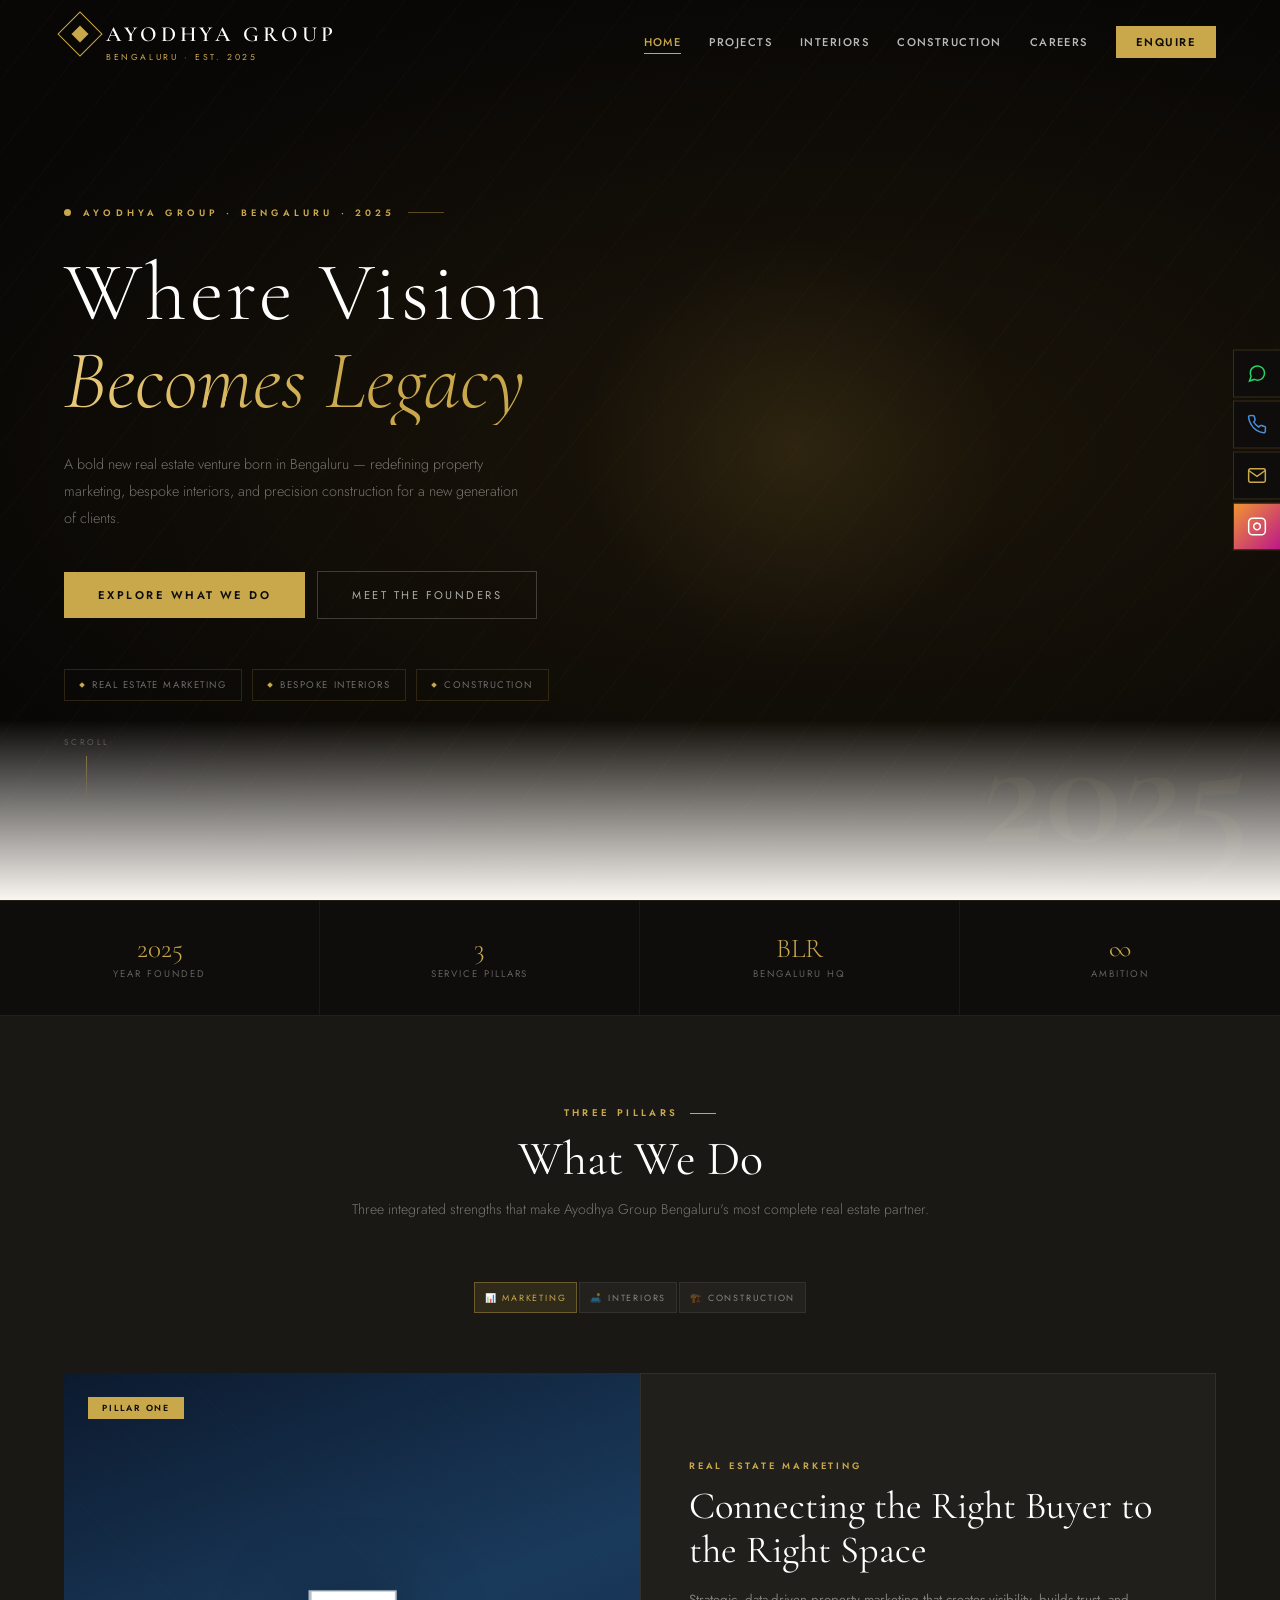
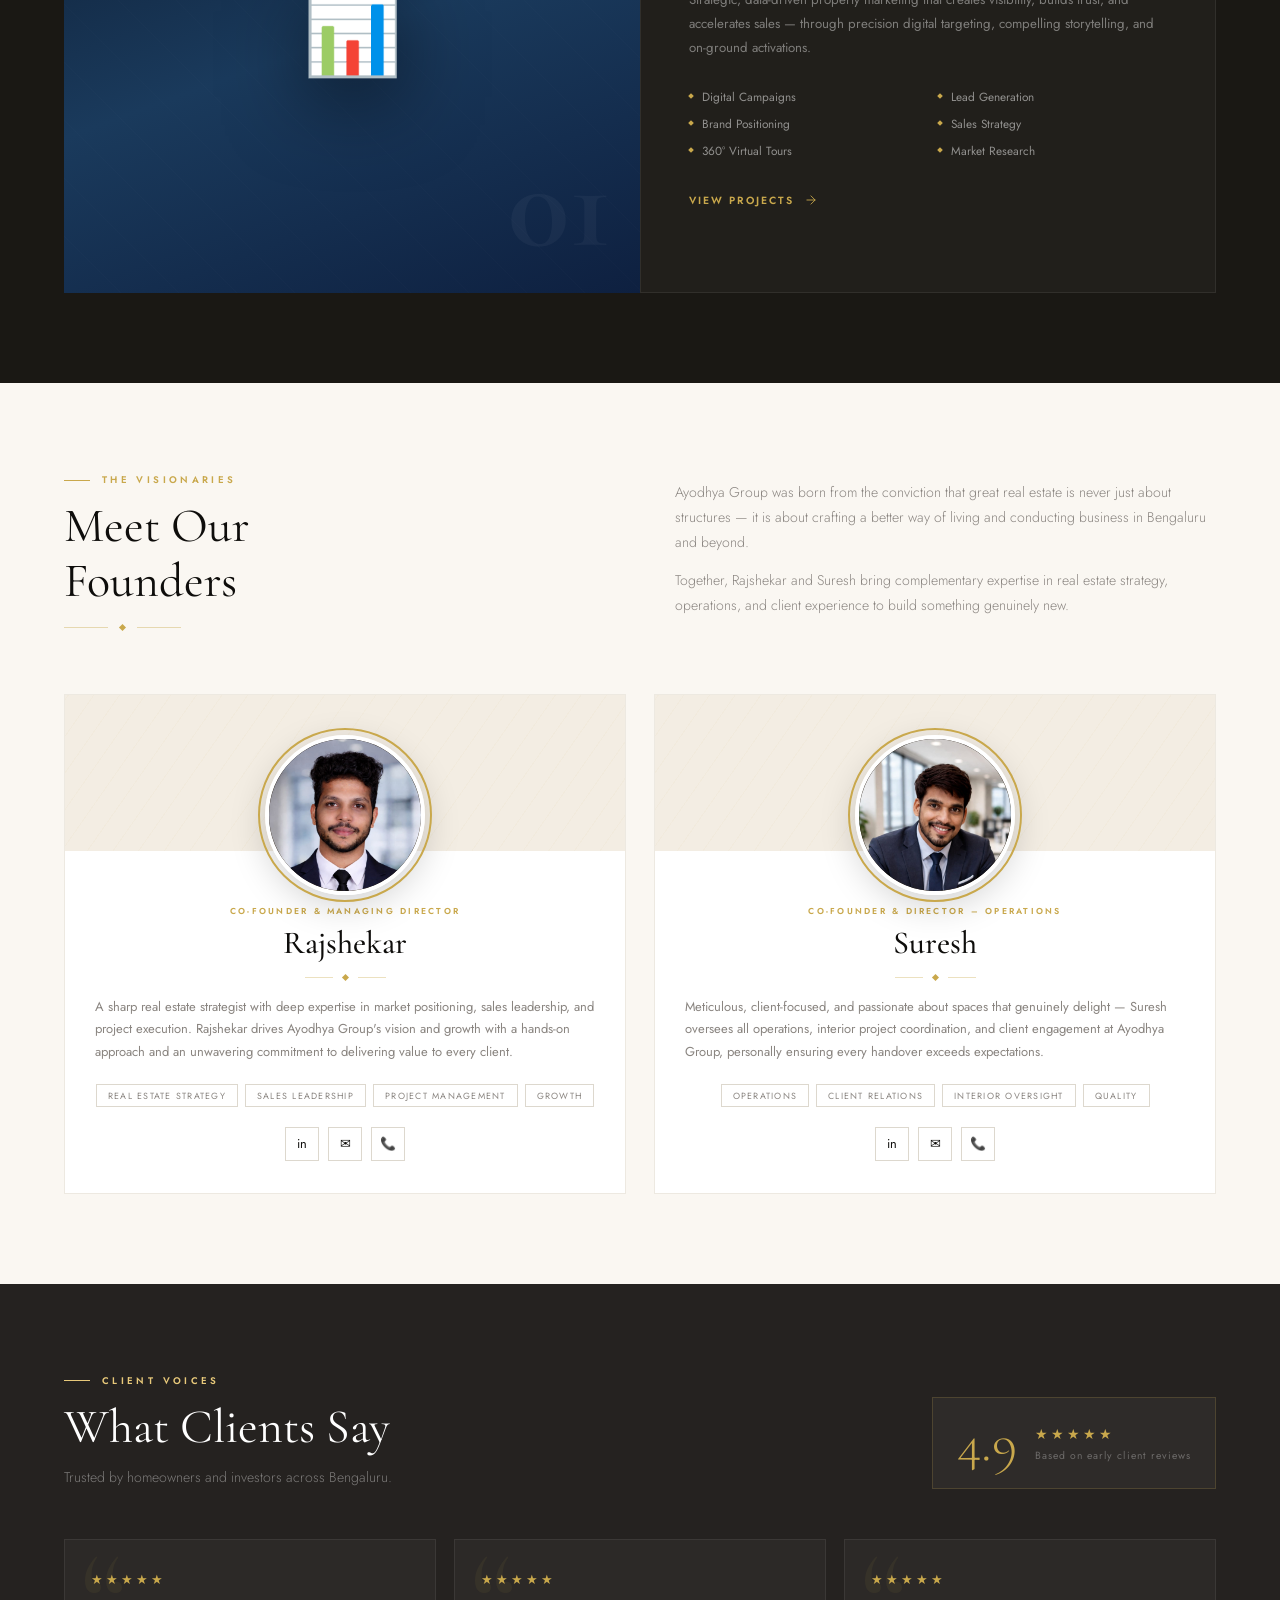
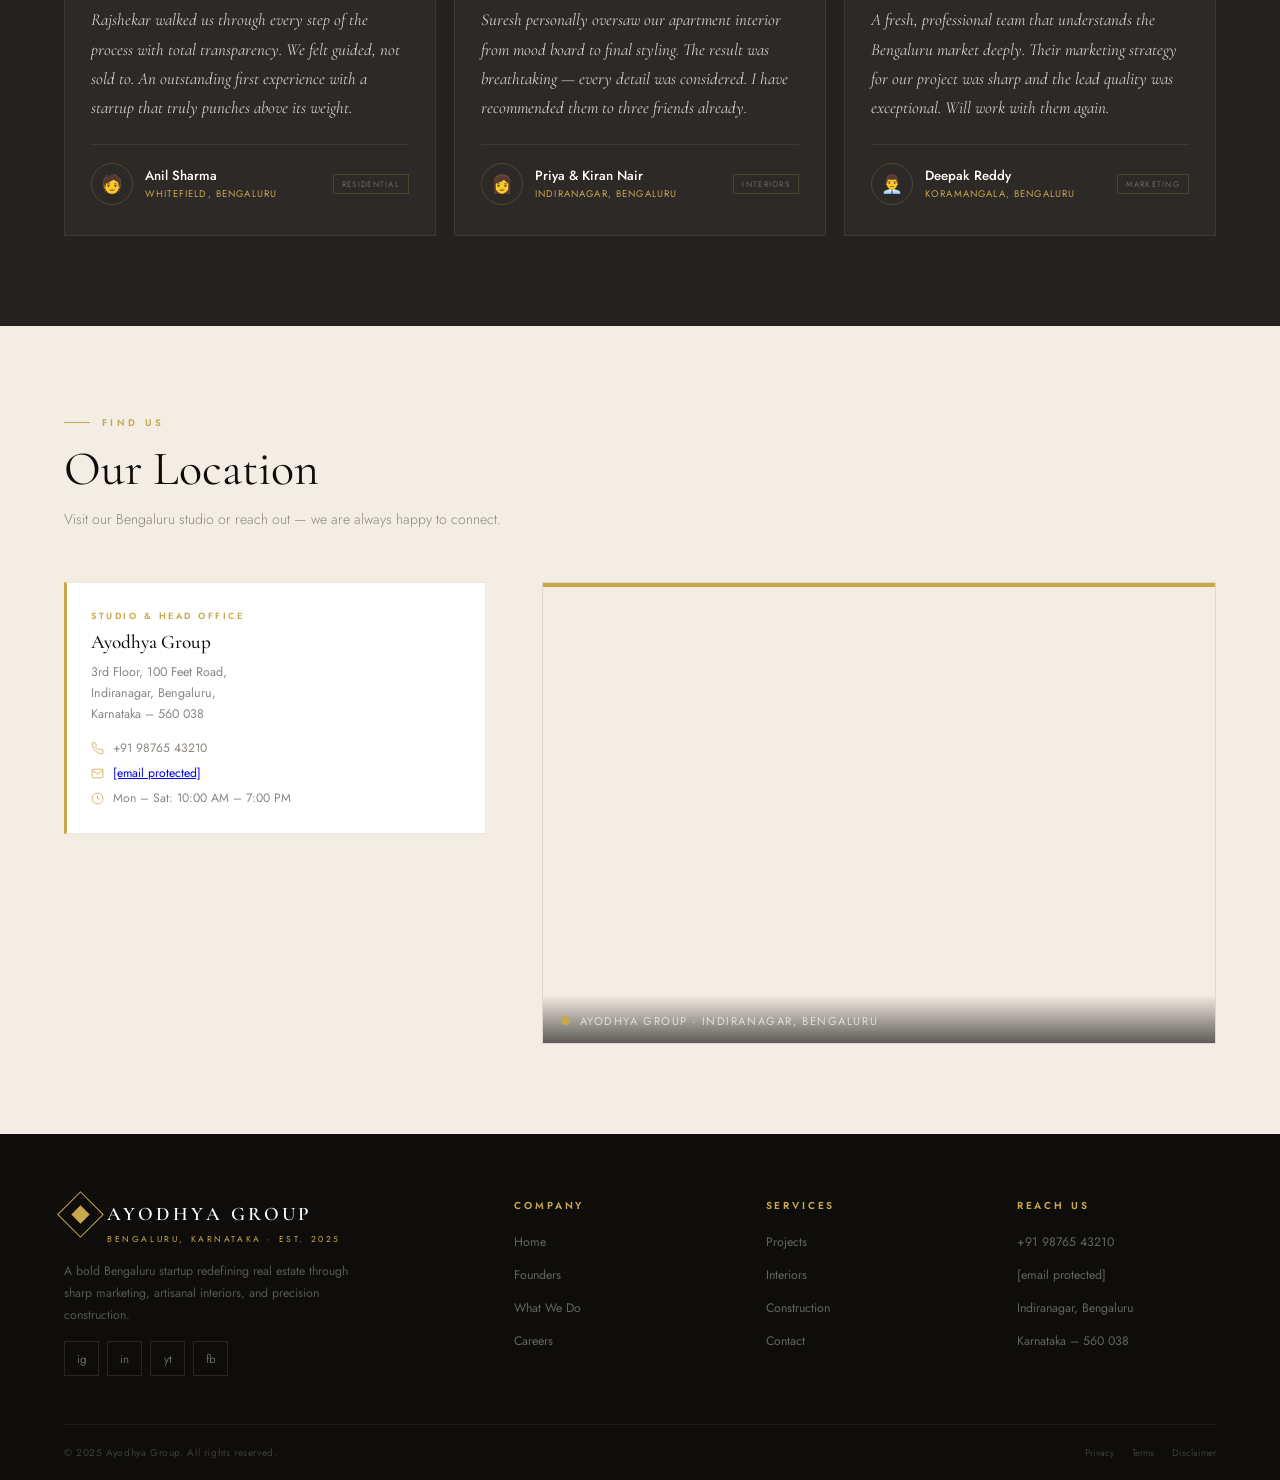
==== commit 77867efc: "Add files via upload" ====
--- a/index.html
+++ b/index.html
@@ -1,13 +1,13 @@
 <!DOCTYPE html>
 <html lang="en">
 <head>
-<meta charset="UTF-8"/><meta name="viewport" content="width=device-width,initial-scale=1.0"/>
+<meta charset="UTF-8"/><meta name="viewport" content="width=device-width, initial-scale=1.0, viewport-fit=cover"/>
 <title>Ayodhya Group – Bengaluru</title>
 <link href="https://fonts.googleapis.com/css2?family=Cormorant+Garamond:ital,wght@0,300;0,400;0,500;0,600;0,700;1,300;1,400;1,500&family=Jost:wght@300;400;500;600&display=swap" rel="stylesheet"/>
 <style>
 *,*::before,*::after{box-sizing:border-box;margin:0;padding:0}
 :root{--gold:#C9A84C;--gold-light:#E8C97A;--cream:#FAF7F2;--cream-2:#F3EDE3;--dark:#0E0D0B;--dark-2:#1A1814;--dark-3:#252220;--muted:#8A8580;--white:#fff}
-html{scroll-behavior:smooth}body{font-family:'Jost',sans-serif;background:var(--cream);color:var(--dark);overflow-x:hidden}
+html{scroll-behavior:smooth;overflow-x:hidden;width:100%}body{font-family:'Jost',sans-serif;background:var(--cream);color:var(--dark);overflow-x:hidden;width:100%;position:relative}
 /* NAV */
 nav{position:fixed;top:0;left:0;right:0;z-index:1000;display:flex;align-items:center;justify-content:space-between;padding:0 5%;height:80px;transition:all 0.4s}
 nav.scrolled{background:rgba(14,13,11,0.96);backdrop-filter:blur(14px);border-bottom:1px solid rgba(201,168,76,0.18);height:66px}
@@ -123,26 +123,46 @@
 .f-divider span{width:44px;height:1px;background:rgba(201,168,76,.4)}
 .f-divider i{width:5px;height:5px;background:var(--gold);transform:rotate(45deg);display:block}
 .founders-grid{display:grid;grid-template-columns:1fr 1fr;gap:28px}
-.fc{background:var(--white);border:1px solid #EDE9E1;overflow:hidden;transition:transform .4s cubic-bezier(.16,1,.3,1),box-shadow .4s,border-color .3s}
+.fc{background:var(--white);border:1px solid #EDE9E1;overflow:visible;transition:transform .4s cubic-bezier(.16,1,.3,1),box-shadow .4s,border-color .3s}
 .fc:hover{transform:translateY(-6px);box-shadow:0 22px 58px rgba(0,0,0,.1);border-color:rgba(201,168,76,.45)}
-.fc-portrait{height:360px;position:relative;overflow:hidden;display:flex;align-items:center;justify-content:center}
-.fc-portrait-bg{position:absolute;inset:0;transition:transform .6s cubic-bezier(.16,1,.3,1)}
-.fc:hover .fc-portrait-bg{transform:scale(1.05)}
-.fc-bg-1{background:linear-gradient(160deg,#1a1408 0%,#3c2c10 40%,#5a4020 100%)}
-.fc-bg-2{background:linear-gradient(160deg,#0c1828 0%,#1e3448 40%,#2c4a60 100%)}
-.fc-emoji{position:relative;z-index:2;font-size:5rem;filter:drop-shadow(0 10px 30px rgba(0,0,0,.4))}
-.fc-corner-tl{position:absolute;top:0;left:0;z-index:3;width:52px;height:52px;border-top:2px solid var(--gold);border-left:2px solid var(--gold)}
-.fc-corner-br{position:absolute;bottom:0;right:0;z-index:3;width:52px;height:52px;border-bottom:2px solid var(--gold);border-right:2px solid var(--gold)}
-.fc-role-badge{position:absolute;bottom:18px;left:18px;z-index:4;background:rgba(14,13,11,.85);border:1px solid rgba(201,168,76,.3);backdrop-filter:blur(8px);padding:8px 14px}
-.fc-role-badge span{font-size:.55rem;letter-spacing:.2em;text-transform:uppercase;color:var(--gold);font-weight:600}
-.fc-body{padding:28px 30px 32px;position:relative}
-.fc-body::before{content:'';position:absolute;top:0;left:30px;width:38px;height:2px;background:var(--gold)}
-.fc-role{font-size:.56rem;letter-spacing:.26em;text-transform:uppercase;color:var(--gold);font-weight:600;margin-bottom:7px;margin-top:12px}
-.fc-name{font-family:'Cormorant Garamond',serif;font-size:1.9rem;font-weight:500;line-height:1.1;margin-bottom:14px}
-.fc-bio{font-size:.81rem;color:var(--muted);line-height:1.75;margin-bottom:20px}
-.fc-tags{display:flex;flex-wrap:wrap;gap:7px;margin-bottom:20px}
+/* Circular portrait top */
+.fc-portrait{padding:40px 30px 0;display:flex;flex-direction:column;align-items:center;background:var(--cream-2);border-bottom:none;position:relative;overflow:visible}
+.fc-portrait::before{content:'';position:absolute;inset:0;background:repeating-linear-gradient(-55deg,transparent 0,transparent 20px,rgba(201,168,76,.04) 20px,rgba(201,168,76,.04) 21px)}
+/* Circle image wrapper */
+.fc-circle-wrap{position:relative;z-index:2;margin-bottom:-44px}
+.fc-circle{
+  width:160px;height:160px;border-radius:50%;
+  border:4px solid var(--white);
+  outline:2px solid var(--gold);
+  outline-offset:5px;
+  overflow:hidden;
+  background:linear-gradient(160deg,#1e1710,#3a2c14);
+  display:flex;align-items:center;justify-content:center;
+  box-shadow:0 10px 36px rgba(0,0,0,.18);
+  position:relative;
+  transition:transform .4s cubic-bezier(.16,1,.3,1),outline-color .3s,box-shadow .4s;
+}
+.fc:hover .fc-circle{transform:scale(1.05);outline-color:var(--gold-light);box-shadow:0 16px 48px rgba(201,168,76,.25)}
+.fc-circle img{width:100%;height:100%;object-fit:cover;object-position:center top;display:block}
+/* Animated gold ring */
+.fc-circle::after{
+  content:'';position:absolute;inset:-8px;border-radius:50%;
+  border:1.5px solid rgba(201,168,76,.0);
+  transition:border-color .4s,transform .4s;
+  transform:scale(0.9);
+}
+.fc:hover .fc-circle::after{border-color:rgba(201,168,76,.35);transform:scale(1)}
+/* Body */
+.fc-body{padding:54px 30px 32px;position:relative;text-align:center}
+.fc-role{font-size:.54rem;letter-spacing:.26em;text-transform:uppercase;color:var(--gold);font-weight:600;margin-bottom:8px}
+.fc-name{font-family:'Cormorant Garamond',serif;font-size:2rem;font-weight:500;line-height:1.1;margin-bottom:14px}
+.fc-name-div{display:flex;align-items:center;justify-content:center;gap:10px;margin-bottom:16px}
+.fc-name-div span{width:28px;height:1px;background:rgba(201,168,76,.35)}
+.fc-name-div i{width:5px;height:5px;background:var(--gold);transform:rotate(45deg);display:block}
+.fc-bio{font-size:.81rem;color:var(--muted);line-height:1.75;margin-bottom:20px;text-align:left}
+.fc-tags{display:flex;flex-wrap:wrap;gap:7px;margin-bottom:20px;justify-content:center}
 .fc-tag{font-size:.56rem;letter-spacing:.14em;text-transform:uppercase;padding:4px 11px;border:1px solid #DDD8CE;color:var(--muted)}
-.fc-links{display:flex;gap:9px}
+.fc-links{display:flex;gap:9px;justify-content:center}
 .fc-link{width:34px;height:34px;border:1px solid #DDD8CE;display:flex;align-items:center;justify-content:center;font-size:.8rem;text-decoration:none;cursor:pointer;transition:border-color .2s,background .2s}
 .fc-link:hover{border-color:var(--gold);background:rgba(201,168,76,.08)}
 
@@ -210,10 +230,197 @@
 .fade-left{opacity:0;transform:translateX(-26px);transition:opacity .7s ease,transform .7s ease}.fade-left.in{opacity:1;transform:translateX(0)}
 .fade-right{opacity:0;transform:translateX(26px);transition:opacity .7s ease,transform .7s ease}.fade-right.in{opacity:1;transform:translateX(0)}
 
-/* RESPONSIVE */
-@media(max-width:1100px){.wwd-panel.active{grid-template-columns:1fr}.h-cards{display:none}.h-rpanel{display:none}.h-ring{display:none}}
+.h-cards{display:none}.h-rpanel{display:none}.h-ring{display:none}
 @media(max-width:900px){.stats-strip{grid-template-columns:repeat(2,1fr)}.founders-top{grid-template-columns:1fr}.founders-grid{grid-template-columns:1fr}.contact-grid{grid-template-columns:1fr}.ft-grid{grid-template-columns:1fr 1fr;gap:30px}.rev-top{flex-direction:column}}
 @media(max-width:680px){.nav-links{display:none}.hamburger{display:flex}.wwd-feats{grid-template-columns:1fr}.ft-grid{grid-template-columns:1fr}.ft-bottom{flex-direction:column;text-align:center}}
+
+.stat-n { font-size: 1.7rem; }
+  .wwd-tab { padding: 8px 10px; font-size: 0.56rem; }
+  .mat-grid { grid-template-columns: 1fr !important; }
+  .certs-grid { grid-template-columns: 1fr !important; }
+
+
+/* ──────────────────────────────────────
+   UNIVERSAL OVERFLOW CONTAINMENT
+────────────────────────────────────── */
+html { overflow-x: hidden; width: 100%; }
+body { overflow-x: hidden; width: 100%; position: relative; }
+section, header, footer, nav, div { max-width: 100%; }
+img, svg, video { max-width: 100%; }
+
+/* ──────────────────────────────────────
+   MOBILE RESPONSIVE (≤768px)
+────────────────────────────────────── */
+@media (max-width: 768px) {
+  /* -- NAV -- */
+  nav { padding: 0 4% !important; height: 64px !important; }
+  nav.scrolled { height: 58px !important; }
+  .nav-links { display: none !important; }
+  .hamburger { display: flex !important; }
+  .mob-menu { top: 64px !important; padding: 20px 4% !important; }
+  .nav-brand h1 { font-size: 1.05rem !important; letter-spacing: 0.1em !important; }
+  .n-sub { font-size: 0.46rem !important; }
+  .n-emblem { width: 26px !important; height: 26px !important; }
+
+  /* -- HERO -- */
+  #hero {
+    height: auto !important;
+    min-height: 100svh !important;
+    overflow: hidden !important;
+    align-items: flex-start !important;
+    padding-top: 90px !important;
+    padding-bottom: 80px !important;
+  }
+  .h-rpanel { display: none !important; }
+  .h-ring1, .h-ring2, .h-ring3 { display: none !important; }
+  .h-cards { display: none !important; }
+  .h-scroll { display: none !important; }
+  .h-year { font-size: 4rem !important; right: 10px !important; bottom: 10px !important; }
+  .h-glow { width: 200px !important; height: 200px !important; left: 50% !important; }
+  .h-content { padding: 0 4% !important; max-width: 100% !important; width: 100% !important; }
+  .h-eyebrow { margin-bottom: 20px !important; }
+  .h-ey-text { font-size: 0.5rem !important; letter-spacing: 0.25em !important; }
+  .h-title { font-size: clamp(2.2rem, 9vw, 3rem) !important; }
+  .thin { display: block !important; }
+  .accent { display: block !important; }
+  .h-desc { font-size: 0.82rem !important; max-width: 100% !important; margin-bottom: 30px !important; line-height: 1.7 !important; }
+  .h-btns { flex-direction: column !important; align-items: stretch !important; gap: 10px !important; margin-bottom: 28px !important; }
+  .hbp, .hbo { width: 100% !important; text-align: center !important; padding: 14px 16px !important; font-size: 0.62rem !important; }
+  .h-badges { flex-wrap: wrap !important; gap: 7px !important; }
+  .h-badge { font-size: 0.53rem !important; padding: 5px 10px !important; }
+  .h-fade { height: 80px !important; }
+
+  /* -- STATS -- */
+  .stats-strip { grid-template-columns: repeat(2,1fr) !important; }
+  .stat { padding: 20px 10px !important; }
+  .stat-n { font-size: 1.9rem !important; }
+  .stat-l { font-size: 0.54rem !important; }
+
+  /* -- SECTION GLOBAL -- */
+  #whatwedo, #founders, #reviews, #contact-sec,
+  .sec, section { padding-left: 4% !important; padding-right: 4% !important; }
+  .sec-title { font-size: clamp(1.7rem, 6vw, 2.4rem) !important; }
+  .sec-sub { font-size: 0.82rem !important; }
+  .sec-label { margin-bottom: 10px !important; }
+
+  /* -- WHAT WE DO -- */
+  #whatwedo { padding-top: 56px !important; padding-bottom: 56px !important; }
+  .wwd-tabs { flex-wrap: wrap !important; gap: 6px !important; justify-content: center !important; }
+  .wwd-tab { padding: 9px 13px !important; font-size: 0.58rem !important; }
+  .wwd-panel.active { display: flex !important; flex-direction: column !important; }
+  .wwd-visual { min-height: 220px !important; }
+  .wwd-vis-num { font-size: 4rem !important; }
+  .wwd-info { padding: 28px 4% !important; }
+  .wwd-title { font-size: 1.35rem !important; }
+  .wwd-desc { font-size: 0.82rem !important; }
+  .wwd-feats { grid-template-columns: 1fr 1fr !important; gap: 7px !important; }
+  .wwd-feat { font-size: 0.6rem !important; padding: 7px 10px !important; }
+
+  /* -- FOUNDERS -- */
+  #founders { padding-top: 60px !important; padding-bottom: 60px !important; }
+  .founders-top { grid-template-columns: 1fr !important; gap: 20px !important; margin-bottom: 36px !important; }
+  .founders-right p { font-size: 0.82rem !important; }
+  .founders-grid { grid-template-columns: 1fr !important; gap: 32px !important; }
+  .fc { overflow: visible !important; }
+  .fc-circle { width: 120px !important; height: 120px !important; }
+  .fc-circle-wrap { margin-bottom: -36px !important; }
+  .fc-portrait { padding: 30px 20px 0 !important; }
+  .fc-body { padding: 46px 20px 26px !important; }
+  .fc-name { font-size: 1.6rem !important; }
+  .fc-bio { font-size: 0.78rem !important; text-align: left !important; }
+  .fc-tags { justify-content: flex-start !important; }
+  .fc-links { justify-content: flex-start !important; }
+
+  /* -- REVIEWS -- */
+  #reviews { padding: 56px 4% !important; }
+  .rev-top { flex-direction: column !important; align-items: flex-start !important; gap: 20px !important; }
+  .reviews-grid { grid-template-columns: 1fr !important; gap: 14px !important; }
+  .rv-card { padding: 24px 18px !important; }
+  .rv-text { font-size: 0.95rem !important; }
+
+  /* -- MAP / CONTACT -- */
+  #contact-sec { padding: 56px 4% !important; }
+  .contact-grid { grid-template-columns: 1fr !important; gap: 24px !important; }
+  .map-wrap iframe { height: 260px !important; }
+  .c-card { padding: 20px 16px !important; }
+
+  /* -- PAGE HEADERS (projects/interiors/construction/careers) -- */
+  .page-hdr { height: 240px !important; margin-top: 64px !important; }
+  .ph-title { font-size: clamp(1.7rem, 7vw, 2.6rem) !important; padding: 0 4% !important; text-align: center !important; }
+  .ph-sub { font-size: 0.7rem !important; padding: 0 4% !important; text-align: center !important; }
+  .ph-eyebrow { text-align: center !important; }
+
+  /* -- PROJECTS -- */
+  .ongoing-grid { grid-template-columns: 1fr !important; gap: 16px !important; }
+  .comp-grid { grid-template-columns: 1fr !important; gap: 16px !important; }
+  .proj-card { padding: 22px 18px !important; }
+  .prog-bar-wrap { margin-bottom: 14px !important; }
+
+  /* -- INTERIORS -- */
+  .styles-grid { grid-template-columns: 1fr !important; gap: 12px !important; }
+  .style-card { aspect-ratio: 4/3 !important; }
+  .style-card.wide { grid-column: span 1 !important; aspect-ratio: 4/3 !important; }
+  .svc-grid { grid-template-columns: 1fr !important; gap: 14px !important; }
+  .proc-track { grid-template-columns: 1fr !important; gap: 20px !important; }
+  .proc-track::before { display: none !important; }
+  .proc-step { flex-direction: row !important; gap: 14px !important; align-items: flex-start !important; }
+  .port-masonry { columns: 1 !important; gap: 12px !important; }
+  .mat-layout { grid-template-columns: 1fr !important; gap: 28px !important; }
+  .mat-grid { grid-template-columns: repeat(2,1fr) !important; }
+  .brand-row { flex-wrap: wrap !important; gap: 10px !important; }
+  .cta-banner { flex-direction: column !important; gap: 20px !important; padding: 40px 4% !important; text-align: center !important; }
+  .cta-btns { flex-direction: column !important; width: 100% !important; }
+  .btn-g, .btn-o { width: 100% !important; text-align: center !important; padding: 13px 16px !important; font-size: 0.62rem !important; }
+
+  /* -- CONSTRUCTION -- */
+  .con-svc-grid { grid-template-columns: 1fr !important; gap: 14px !important; }
+  .sites-grid { grid-template-columns: 1fr !important; gap: 16px !important; }
+  .hwb-layout { grid-template-columns: 1fr !important; gap: 28px !important; }
+  .hwb-right { position: static !important; top: auto !important; }
+  .hwb-steps { gap: 20px !important; }
+  .safety-layout { grid-template-columns: 1fr !important; gap: 28px !important; }
+  .certs-grid { grid-template-columns: repeat(2,1fr) !important; gap: 12px !important; }
+  .cert-card { padding: 18px 14px !important; }
+
+  /* -- CAREERS -- */
+  #careers-hero { padding: 100px 4% 56px !important; height: auto !important; }
+  .ch-title { font-size: clamp(2rem, 9vw, 2.8rem) !important; }
+  .ch-desc { font-size: 0.82rem !important; }
+  .ch-right { display: none !important; }
+  .ch-btns { flex-direction: column !important; gap: 10px !important; }
+  .ch-btn { width: 100% !important; text-align: center !important; }
+  .values-grid { grid-template-columns: 1fr !important; gap: 12px !important; }
+  .jobs-filter { flex-wrap: wrap !important; gap: 6px !important; }
+  .job-filter-btn { padding: 7px 12px !important; font-size: 0.57rem !important; }
+  .job-card { flex-direction: column !important; gap: 12px !important; padding: 20px 16px !important; }
+  .job-right { flex-direction: row !important; align-items: center !important; gap: 10px !important; }
+  .perks-grid { grid-template-columns: 1fr 1fr !important; gap: 12px !important; }
+  .perk-card { padding: 18px 14px !important; }
+  .culture-layout { grid-template-columns: 1fr !important; gap: 28px !important; }
+  .culture-visual { grid-template-columns: 1fr 1fr !important; }
+  .apply-layout { grid-template-columns: 1fr !important; gap: 28px !important; }
+  .apply-form { padding: 28px 18px !important; }
+  .form-row { grid-template-columns: 1fr !important; gap: 16px !important; }
+  .form-submit { width: 100% !important; }
+
+  /* -- FOOTER -- */
+  .site-footer { padding: 48px 4% 0 !important; }
+  .ft-grid { grid-template-columns: 1fr !important; gap: 28px !important; }
+  .ft-desc { max-width: 100% !important; }
+  .ft-bottom { flex-direction: column !important; text-align: center !important; gap: 10px !important; padding: 16px 0 !important; }
+  .ft-legal { justify-content: center !important; }
+}
+
+@media (max-width: 420px) {
+  .h-title { font-size: 2rem !important; }
+  .hbp, .hbo { font-size: 0.58rem !important; padding: 12px 14px !important; }
+  .wwd-feats { grid-template-columns: 1fr !important; }
+  .stat-n { font-size: 1.6rem !important; }
+  .mat-grid { grid-template-columns: 1fr !important; }
+  .certs-grid { grid-template-columns: 1fr !important; }
+  .perks-grid { grid-template-columns: 1fr !important; }
+  .culture-visual { grid-template-columns: 1fr !important; }
+}
 </style>
 </head>
 <body>
@@ -377,14 +584,17 @@
   <div class="founders-grid">
     <div class="fc fade-up">
       <div class="fc-portrait">
-        <div class="fc-portrait-bg fc-bg-1"></div>
-        <div class="fc-emoji">👨‍💼</div>
-        <div class="fc-corner-tl"></div><div class="fc-corner-br"></div>
-        <div class="fc-role-badge"><span>Co-Founder & Managing Director</span></div>
+        <div class="fc-circle-wrap">
+          <div class="fc-circle">
+            <!-- Add your image: replace src="your-photo.jpg" -->
+            <img src="rajshekar.jpeg" alt="Rajshekar"/>
+          </div>
+        </div>
       </div>
       <div class="fc-body">
         <div class="fc-role">Co-Founder & Managing Director</div>
         <div class="fc-name">Rajshekar</div>
+        <div class="fc-name-div"><span></span><i></i><span></span></div>
         <div class="fc-bio">A sharp real estate strategist with deep expertise in market positioning, sales leadership, and project execution. Rajshekar drives Ayodhya Group's vision and growth with a hands-on approach and an unwavering commitment to delivering value to every client.</div>
         <div class="fc-tags"><span class="fc-tag">Real Estate Strategy</span><span class="fc-tag">Sales Leadership</span><span class="fc-tag">Project Management</span><span class="fc-tag">Growth</span></div>
         <div class="fc-links"><a class="fc-link">in</a><a class="fc-link">✉</a><a class="fc-link">📞</a></div>
@@ -392,14 +602,17 @@
     </div>
     <div class="fc fade-up" style="transition-delay:.15s">
       <div class="fc-portrait">
-        <div class="fc-portrait-bg fc-bg-2"></div>
-        <div class="fc-emoji">🧑‍💼</div>
-        <div class="fc-corner-tl"></div><div class="fc-corner-br"></div>
-        <div class="fc-role-badge"><span>Co-Founder & Director – Operations</span></div>
+        <div class="fc-circle-wrap">
+          <div class="fc-circle">
+            <!-- Add your image: replace src="your-photo.jpg" -->
+            <img src="suresh.jpeg" alt="Suresh"/>
+          </div>
+        </div>
       </div>
       <div class="fc-body">
         <div class="fc-role">Co-Founder & Director – Operations</div>
         <div class="fc-name">Suresh</div>
+        <div class="fc-name-div"><span></span><i></i><span></span></div>
         <div class="fc-bio">Meticulous, client-focused, and passionate about spaces that genuinely delight — Suresh oversees all operations, interior project coordination, and client engagement at Ayodhya Group, personally ensuring every handover exceeds expectations.</div>
         <div class="fc-tags"><span class="fc-tag">Operations</span><span class="fc-tag">Client Relations</span><span class="fc-tag">Interior Oversight</span><span class="fc-tag">Quality</span></div>
         <div class="fc-links"><a class="fc-link">in</a><a class="fc-link">✉</a><a class="fc-link">📞</a></div>
@@ -453,7 +666,7 @@
         <div class="c-addr">3rd Floor, 100 Feet Road,<br>Indiranagar, Bengaluru,<br>Karnataka – 560 038</div>
         <div class="c-rows">
           <div class="c-row"><svg width="13" height="13" viewBox="0 0 24 24" fill="none" stroke="#C9A84C" stroke-width="1.5"><path d="M22 16.92v3a2 2 0 0 1-2.18 2 19.79 19.79 0 0 1-8.63-3.07A19.5 19.5 0 0 1 4.99 12 19.79 19.79 0 0 1 1.93 3.4 2 2 0 0 1 3.9 1.22h3a2 2 0 0 1 2 1.72c.127.96.361 1.903.7 2.81a2 2 0 0 1-.45 2.11L8.09 9a16 16 0 0 0 6 6l1.27-1.27a2 2 0 0 1 2.11-.45c.907.339 1.85.573 2.81.7A2 2 0 0 1 22 16.92z"/></svg>+91 98765 43210</div>
-          <div class="c-row"><svg width="13" height="13" viewBox="0 0 24 24" fill="none" stroke="#C9A84C" stroke-width="1.5"><path d="M4 4h16c1.1 0 2 .9 2 2v12c0 1.1-.9 2-2 2H4c-1.1 0-2-.9-2-2V6c0-1.1.9-2 2-2z"/><polyline points="22,6 12,13 2,6"/></svg>hello@ayodhyagroup.in</div>
+          <div class="c-row"><svg width="13" height="13" viewBox="0 0 24 24" fill="none" stroke="#C9A84C" stroke-width="1.5"><path d="M4 4h16c1.1 0 2 .9 2 2v12c0 1.1-.9 2-2 2H4c-1.1 0-2-.9-2-2V6c0-1.1.9-2 2-2z"/><polyline points="22,6 12,13 2,6"/></svg><a href="/cdn-cgi/l/email-protection" class="__cf_email__" data-cfemail="ff979a939390bf9e86909b97869e988d908a8fd19691">[email&#160;protected]</a></div>
           <div class="c-row"><svg width="13" height="13" viewBox="0 0 24 24" fill="none" stroke="#C9A84C" stroke-width="1.5"><circle cx="12" cy="12" r="10"/><polyline points="12 6 12 12 16 14"/></svg>Mon – Sat: 10:00 AM – 7:00 PM</div>
         </div>
       </div>
@@ -475,12 +688,12 @@
     </div>
     <div class="ft-col"><h4>Company</h4><ul><li><a href="index.html">Home</a></li><li><a href="#founders">Founders</a></li><li><a href="#whatwedo">What We Do</a></li><li><a href="careers.html">Careers</a></li></ul></div>
     <div class="ft-col"><h4>Services</h4><ul><li><a href="projects.html">Projects</a></li><li><a href="interiors.html">Interiors</a></li><li><a href="construction.html">Construction</a></li><li><a href="#contact-sec">Contact</a></li></ul></div>
-    <div class="ft-col"><h4>Reach Us</h4><ul><li><a href="tel:+919876543210">+91 98765 43210</a></li><li><a href="mailto:hello@ayodhyagroup.in">hello@ayodhyagroup.in</a></li><li><a href="#">Indiranagar, Bengaluru</a></li><li><a href="#">Karnataka – 560 038</a></li></ul></div>
+    <div class="ft-col"><h4>Reach Us</h4><ul><li><a href="tel:+919876543210">+91 98765 43210</a></li><li><a href="/cdn-cgi/l/email-protection#543c3138383b14352d3b303c2d3533263b21247a3d3a"><span class="__cf_email__" data-cfemail="3f575a5353507f5e46505b57465e584d504a4f115651">[email&#160;protected]</span></a></li><li><a href="#">Indiranagar, Bengaluru</a></li><li><a href="#">Karnataka – 560 038</a></li></ul></div>
   </div>
   <div class="ft-bottom"><div class="ft-copy">© 2025 Ayodhya Group. All rights reserved.</div><div class="ft-legal"><a href="#">Privacy</a><a href="#">Terms</a><a href="#">Disclaimer</a></div></div>
 </footer>
 
-<script>
+<script data-cfasync="false" src="/cdn-cgi/scripts/5c5dd728/cloudflare-static/email-decode.min.js"></script><script>
 window.addEventListener('scroll',()=>{
   document.getElementById('nav').classList.toggle('scrolled',scrollY>80);
 });
@@ -491,5 +704,63 @@
 const obs=new IntersectionObserver(es=>es.forEach(e=>{if(e.isIntersecting)e.target.classList.add('in')}),{threshold:.1});
 document.querySelectorAll('.fade-up,.fade-left,.fade-right').forEach(el=>obs.observe(el));
 </script>
+
+<!-- ═══ STICKY CONTACT ICONS ═══ -->
+<style>
+.sticky-contact{
+  position:fixed;right:0;top:50%;transform:translateY(-50%);
+  z-index:9000;display:flex;flex-direction:column;gap:3px;
+}
+.sc-item{
+  display:flex;align-items:center;
+  background:var(--dark,#0E0D0B);
+  border:1px solid rgba(201,168,76,.22);border-right:none;
+  overflow:hidden;cursor:pointer;
+  transition:transform .38s cubic-bezier(.16,1,.3,1),border-color .3s;
+  position:relative;text-decoration:none;
+}
+.sc-item:hover{transform:translateX(-6px);border-color:rgba(201,168,76,.6)}
+.sc-item::before{
+  content:'';position:absolute;left:0;top:0;bottom:0;width:2px;
+  background:#C9A84C;transform:scaleY(0);transform-origin:bottom;
+  transition:transform .32s cubic-bezier(.16,1,.3,1);
+}
+.sc-item:hover::before{transform:scaleY(1)}
+.sc-icon{width:46px;height:46px;flex-shrink:0;display:flex;align-items:center;justify-content:center;}
+.sc-icon svg{width:20px;height:20px;fill:none;stroke-width:1.8}
+.sc-lbl{
+  font-size:.55rem;letter-spacing:.2em;text-transform:uppercase;
+  color:rgba(255,255,255,.65);white-space:nowrap;
+  max-width:0;overflow:hidden;opacity:0;font-weight:500;
+  transition:max-width .38s cubic-bezier(.16,1,.3,1),padding .35s,opacity .3s;
+}
+.sc-item:hover .sc-lbl{max-width:100px;padding-right:14px;opacity:1}
+.sc-wa .sc-icon svg{stroke:#25D366}
+.sc-ph .sc-icon svg{stroke:#4A90D9}
+.sc-em .sc-icon svg{stroke:#C9A84C}
+.sc-ig .sc-icon{background:linear-gradient(135deg,#f09433,#bc1888)}
+.sc-ig .sc-icon svg{stroke:#fff}
+@media(max-width:768px){.sticky-contact{display:none}}
+</style>
+<div class="sticky-contact">
+  <a class="sc-item sc-wa" href="https://wa.me/919876543210" target="_blank" rel="noopener" aria-label="WhatsApp">
+    <div class="sc-icon"><svg viewBox="0 0 24 24"><path d="M21 11.5a8.38 8.38 0 0 1-.9 3.8 8.5 8.5 0 0 1-7.6 4.7 8.38 8.38 0 0 1-3.8-.9L3 21l1.9-5.7a8.38 8.38 0 0 1-.9-3.8 8.5 8.5 0 0 1 4.7-7.6 8.38 8.38 0 0 1 3.8-.9h.5a8.48 8.48 0 0 1 8 8v.5z"/></svg></div>
+    <span class="sc-lbl">WhatsApp</span>
+  </a>
+  <a class="sc-item sc-ph" href="tel:+919876543210" aria-label="Call">
+    <div class="sc-icon"><svg viewBox="0 0 24 24"><path d="M22 16.92v3a2 2 0 0 1-2.18 2 19.79 19.79 0 0 1-8.63-3.07A19.5 19.5 0 0 1 4.99 12 19.79 19.79 0 0 1 1.93 3.4 2 2 0 0 1 3.9 1.22h3a2 2 0 0 1 2 1.72c.127.96.361 1.903.7 2.81a2 2 0 0 1-.45 2.11L8.09 9a16 16 0 0 0 6 6l1.27-1.27a2 2 0 0 1 2.11-.45c.907.339 1.85.573 2.81.7A2 2 0 0 1 22 16.92z"/></svg></div>
+    <span class="sc-lbl">Call Now</span>
+  </a>
+  <a class="sc-item sc-em" href="mailto:hello@ayodhyagroup.in" aria-label="Email">
+    <div class="sc-icon"><svg viewBox="0 0 24 24"><path d="M4 4h16c1.1 0 2 .9 2 2v12c0 1.1-.9 2-2 2H4c-1.1 0-2-.9-2-2V6c0-1.1.9-2 2-2z"/><polyline points="22,6 12,13 2,6"/></svg></div>
+    <span class="sc-lbl">Email Us</span>
+  </a>
+  <a class="sc-item sc-ig" href="https://instagram.com/ayodhyagroup" target="_blank" rel="noopener" aria-label="Instagram">
+    <div class="sc-icon"><svg viewBox="0 0 24 24"><rect x="2" y="2" width="20" height="20" rx="5" ry="5"/><path d="M16 11.37A4 4 0 1 1 12.63 8 4 4 0 0 1 16 11.37z"/><line x1="17.5" y1="6.5" x2="17.51" y2="6.5"/></svg></div>
+    <span class="sc-lbl">Instagram</span>
+  </a>
+</div>
+
+
 </body>
 </html>
